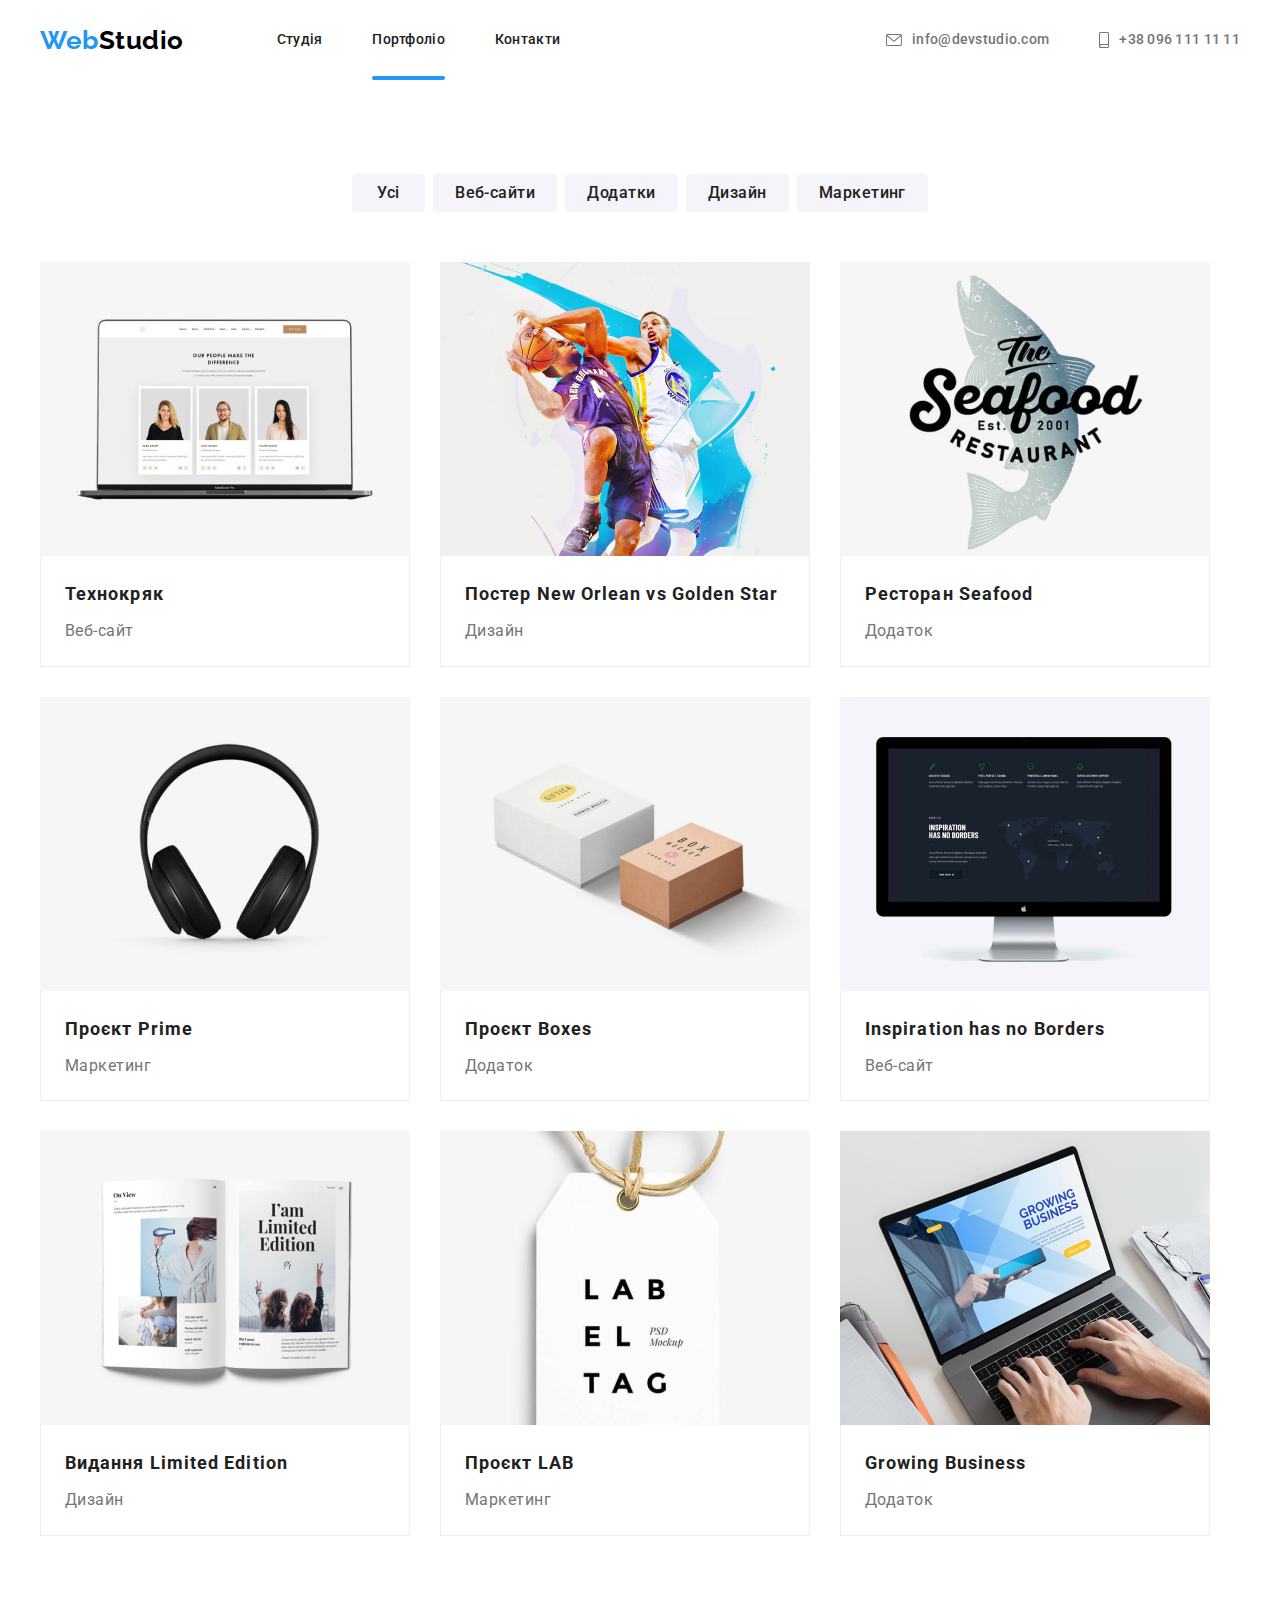
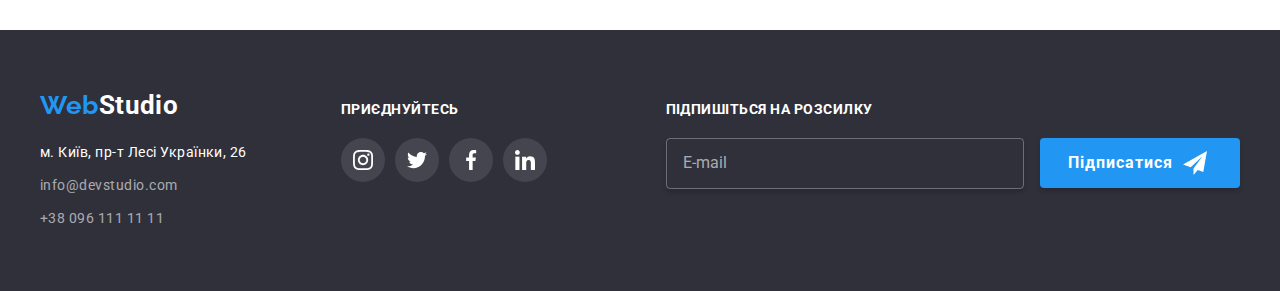
==== portfolio.html @ 22c6319b "hw8" ====
<!DOCTYPE html>
<html lang="uk">
  <head>
    <meta charset="UTF-8" />
    <meta http-equiv="X-UA-Compatible" content="IE=edge" />
    <meta name="viewport" content="width=device-width, initial-scale=1.0" />
    <title>Portfolio</title>
    <link
      href="https://fonts.googleapis.com/css2?family=Raleway:wght@700&family=Roboto:wght@400;500;700;900&display=swap"
      rel="stylesheet"
    />
    <link rel="stylesheet" href="https://cdnjs.cloudflare.com/ajax/libs/modern-normalize/1.1.0/modern-normalize.css" />
    <link rel="stylesheet" href="./css/styles-portfolio.min.css" />
  </head>

  <body>
    <!-- навигация -->
    <header class="head">
      <div class="container head__container">
        <nav class="nav">
          <a href="/" class="nav__studio"><span class="nav__web">Web</span>Studio</a>
          <ul class="list nav__menu">
            <li><a href="./index.html" class="nav__link">Студія</a></li>
            <li><a href="./portfolio.html" class="nav__link current">Портфоліо</a></li>
            <li><a href="" class="nav__link">Контакти</a></li>
          </ul>
        </nav>
        <ul class="list connection">
          <li>
            <a href="maito:info@devstudio.com" class="connection__mail-and-tel">
              <svg width="16" height="12">
                <use href="./images/sprite.svg#mail"></use>
              </svg>
              info@devstudio.com</a
            >
          </li>
          <li>
            <a href="tel:+380961111111" class="connection__mail-and-tel">
              <svg width="10" height="16">
                <use href="./images/sprite.svg#smartphone"></use>
              </svg>
              +38 096 111 11 11</a
            >
          </li>
        </ul>
      </div>
    </header>

    <main>
      <section class="section">
        <div class="container">
          <!-- фильтры -->
          <!-- не отображать заголовок -->
          <h1 class="visually-hidden">Фільтри</h1>
          <ul class="list ul-button">
            <li><button type="button" class="button-filtr">Усі</button></li>
            <li><button type="button" class="button-filtr">Веб-сайти</button></li>
            <li><button type="button" class="button-filtr">Додатки</button></li>
            <li><button type="button" class="button-filtr">Дизайн</button></li>
            <li><button type="button" class="button-filtr">Маркетинг</button></li>
          </ul>
          <!-- не отображать заголовок -->
          <h2 class="visually-hidden">Наші проекти</h2>
          <ul class="list skill-list">
            <li class="skills-item">
              <a href="">
                <div class="image-box">
                  <img src="./images/portfolio/pc.jpg" width="370" alt="компьютер" />
                  <p class="hover-text">
                    Ресурс пропонує комплексні пропозиції з різним рівнем функціоналу та сервісів. Все це дозволить
                    відвідувачу отримати вичерпні відомості про компанію чи приватну особу.
                  </p>
                </div>
                <div class="border-class">
                  <h2 class="titles">Технокряк</h2>
                  <p>Веб-сайт</p>
                </div>
              </a>
            </li>
            <li class="skills-item">
              <a href="">
                <div class="image-box">
                  <img src="./images/portfolio/star.jpg" width="370" alt="люди" />
                  <p class="hover-text">
                    Ресурс пропонує комплексні пропозиції з різним рівнем функціоналу та сервісів. Все це дозволить
                    відвідувачу отримати вичерпні відомості про компанію чи приватну особу.
                  </p>
                </div>
                <div class="border-class">
                  <h2 class="titles">Постер New Orlean vs Golden Star</h2>
                  <p>Дизайн</p>
                </div>
              </a>
            </li>
            <li class="skills-item">
              <a href="">
                <div class="image-box">
                  <img src="./images/portfolio/food.jpg" width="370" alt="ресторан" />
                  <p class="hover-text">
                    Ресурс пропонує комплексні пропозиції з різним рівнем функціоналу та сервісів. Все це дозволить
                    відвідувачу отримати вичерпні відомості про компанію чи приватну особу.
                  </p>
                </div>
                <div class="border-class">
                  <h2 class="titles">Ресторан Seafood</h2>
                  <p>Додаток</p>
                </div>
              </a>
            </li>
            <li class="skills-item">
              <a href="">
                <div class="image-box">
                  <img src="./images/portfolio/prime.jpg" width="370" alt="наушники" />
                  <p class="hover-text">
                    Ресурс пропонує комплексні пропозиції з різним рівнем функціоналу та сервісів. Все це дозволить
                    відвідувачу отримати вичерпні відомості про компанію чи приватну особу.
                  </p>
                </div>
                <div class="border-class">
                  <h2 class="titles">Проєкт Prime</h2>
                  <p>Маркетинг</p>
                </div>
              </a>
            </li>
            <li class="skills-item">
              <a href="">
                <div class="image-box">
                  <img src="./images/portfolio/box.jpg" width="370" alt="коробка" />
                  <p class="hover-text">
                    Ресурс пропонує комплексні пропозиції з різним рівнем функціоналу та сервісів. Все це дозволить
                    відвідувачу отримати вичерпні відомості про компанію чи приватну особу.
                  </p>
                </div>
                <div class="border-class">
                  <h2 class="titles">Проєкт Boxes</h2>
                  <p>Додаток</p>
                </div>
              </a>
            </li>
            <li class="skills-item">
              <a href="">
                <div class="image-box">
                  <img src="./images/portfolio/border.jpg" width="370" alt="монитор" />
                  <p class="hover-text">
                    Ресурс пропонує комплексні пропозиції з різним рівнем функціоналу та сервісів. Все це дозволить
                    відвідувачу отримати вичерпні відомості про компанію чи приватну особу.
                  </p>
                </div>
                <div class="border-class">
                  <h2 class="titles">Inspiration has no Borders</h2>
                  <p>Веб-сайт</p>
                </div>
              </a>
            </li>
            <li class="skills-item">
              <a href="">
                <div class="image-box">
                  <img src="./images/portfolio/book.jpg" width="370" alt="книга" />
                  <p class="hover-text">
                    Ресурс пропонує комплексні пропозиції з різним рівнем функціоналу та сервісів. Все це дозволить
                    відвідувачу отримати вичерпні відомості про компанію чи приватну особу.
                  </p>
                </div>
                <div class="border-class">
                  <h2 class="titles">Видання Limited Edition</h2>
                  <p>Дизайн</p>
                </div>
              </a>
            </li>
            <li class="skills-item">
              <a href="">
                <div class="image-box">
                  <img src="./images/portfolio/lab.jpg" width="370" alt="жетон" />
                  <p class="hover-text">
                    Ресурс пропонує комплексні пропозиції з різним рівнем функціоналу та сервісів. Все це дозволить
                    відвідувачу отримати вичерпні відомості про компанію чи приватну особу.
                  </p>
                </div>
                <div class="border-class">
                  <h2 class="titles">Проєкт LAB</h2>
                  <p>Маркетинг</p>
                </div>
              </a>
            </li>
            <li class="skills-item">
              <a href="">
                <div class="image-box">
                  <img src="./images/portfolio/bus.jpg" width="370" alt="ноутбук" />
                  <p class="hover-text">
                    Ресурс пропонує комплексні пропозиції з різним рівнем функціоналу та сервісів. Все це дозволить
                    відвідувачу отримати вичерпні відомості про компанію чи приватну особу.
                  </p>
                </div>
                <div class="border-class">
                  <h2 class="titles">Growing Business</h2>
                  <p>Додаток</p>
                </div>
              </a>
            </li>
          </ul>
        </div>
      </section>
    </main>

    <!-- футер -->
    <footer>
      <div class="container footer">
        <div class="logo-adress">
          <div class="logo">
            <a href="/" class="studio-footer"><span class="nav__web">Web</span><span>Studio</span></a>
          </div>
          <address>
            <ul class="list footer-adress">
              <li>
                <a href="https://goo.gl/maps/N4kcenjZG2sNvHRF8" class="adress">м. Київ, пр-т Лесі Українки, 26</a>
              </li>
              <li><a href="maito:info@devstudio.com" class="footer-link">info@devstudio.com</a></li>
              <li><a href="tel:+380961111111" class="footer-link">+38 096 111 11 11</a></li>
            </ul>
          </address>
        </div>

        <div class="fotter-social">
          <b>приєднуйтесь</b>
          <ul class="list social-link-footer">
            <li>
              <a href="" aria-label="ссылка на Instagram">
                <svg width="20" height="20">
                  <use href="./images/sprite.svg#instagram"></use>
                </svg>
              </a>
            </li>
            <li>
              <a href="" aria-label="ссылка на Twitter">
                <svg width="20" height="20">
                  <use href="./images/sprite.svg#twitter"></use>
                </svg>
              </a>
            </li>
            <li>
              <a href="" aria-label="ссылка на Facebook">
                <svg width="20" height="20">
                  <use href="./images/sprite.svg#facebook"></use>
                </svg>
              </a>
            </li>
            <li>
              <a href="" aria-label="ссылка на LinkedIn">
                <svg width="20" height="20">
                  <use href="./images/sprite.svg#linkedin"></use>
                </svg>
              </a>
            </li>
          </ul>
        </div>
        <!-- форма подписаться -->
        <form class="email-input">
          <b>Підпишіться на розсилку</b>
          <input class="input-email" type="email" name="email" placeholder="E-mail" />
          <button type="submit" class="button">
            Підписатися
            <svg class="button-icon" width="24" height="24">
              <use href="./images/sprite.svg#send"></use>
            </svg>
          </button>
        </form>
      </div>
    </footer>
  </body>
</html>
---- css/styles-portfolio.min.css ----
h1,h2,h3,p,ul{margin-top:0;margin-bottom:0}.visually-hidden{position:absolute;white-space:nowrap;width:1px;height:1px;overflow:hidden;border:0;padding:0;clip:rect(0 0 0 0);-webkit-clip-path:inset(50%);clip-path:inset(50%);margin:-1px}.list{padding:0;margin:0;list-style:none}a{text-decoration:none}.container{width:1230px;padding-left:15px;padding-right:15px;margin:0 auto}.section{padding-top:94px;padding-bottom:94px}.button,.social-link-footer a,.footer-link,.adress,.hover-text,.skills-item a,.button-filtr,.head__container.is-open .header-menu-button,.header-menu-button,.nav__link::after,.nav__link,.connection__mail-and-tel{-webkit-transition-duration:250ms;transition-duration:250ms;-webkit-transition-timing-function:var(--transition-timing);transition-timing-function:var(--transition-timing)}body{font-family:Roboto,sans-serif;font-style:normal;font-size:16px;letter-spacing:.03em;color:var(--color-text);background:var(--color-button-text)}:root{--color-for-hovered: #2196f3;--color-for-title: #212121;--color-button-text: #ffffff;--color-text: #757575;--color-studio: #000000;--color-footer: #2f303a;--color-background-cart: #ffffff;--color-background: #f5f4fa;--color-border: #eeeeee;--color-background-hover: rgba(33, 150, 243, 0.9);--transition-timing: cubic-bezier(0.4, 0, 0.2, 1)}h2{font-weight:700;font-size:18px;line-height:2;letter-spacing:.06em;color:var(--color-for-title)}.head__container{display:-webkit-box;display:-ms-flexbox;display:flex;-webkit-box-orient:horizontal;-webkit-box-direction:normal;-ms-flex-direction:row;flex-direction:row;-webkit-box-align:center;-ms-flex-align:center;align-items:center;-webkit-box-pack:justify;-ms-flex-pack:justify;justify-content:space-between;height:60px}@media screen and (min-width: 768px){.head__container{height:80px}}.head nav{display:-webkit-box;display:-ms-flexbox;display:flex;-webkit-box-align:center;-ms-flex-align:center;align-items:center}.nav__menu{display:none}@media screen and (min-width: 768px){.nav__menu{display:-webkit-box;display:-ms-flexbox;display:flex}}.nav__menu li:not(:last-child){margin-right:50px}.nav__menu a{display:block;padding-top:32px;padding-bottom:32px}.connection{display:none}@media screen and (min-width: 768px){.connection{display:-webkit-box;display:-ms-flexbox;display:flex;-webkit-box-orient:vertical;-webkit-box-direction:normal;-ms-flex-direction:column;flex-direction:column;margin-left:auto}}@media screen and (min-width: 1200px){.connection{-webkit-box-orient:horizontal;-webkit-box-direction:normal;-ms-flex-direction:row;flex-direction:row}}@media screen and (min-width: 768px)and (max-width: 1199px){.connection li:not(:last-child){margin-bottom:10px}}@media screen and (min-width: 1200px){.connection li:not(:last-child){margin-right:50px}}.nav__web,.nav__studio{font-family:"Raleway";font-weight:700;font-size:26px;line-height:1.19;letter-spacing:.02em;color:var(--color-for-hovered)}.nav__studio{margin-right:93px;color:var(--color-studio)}.nav__link,.connection__mail-and-tel{font-weight:500;font-size:14px;line-height:1.14;letter-spacing:.02em;color:var(--color-for-title);-webkit-transition-property:color;transition-property:color}.connection__mail-and-tel{display:-webkit-box;display:-ms-flexbox;display:flex;-webkit-box-orient:horizontal;-webkit-box-direction:normal;-ms-flex-direction:row;flex-direction:row;-webkit-box-align:center;-ms-flex-align:center;align-items:center;fill:var(--color-text);color:var(--color-text);-webkit-transition-property:color,fill;transition-property:color,fill}.connection__mail-and-tel svg{margin-right:10px}.nav__link .current{color:var(--color-for-hovered)}.nav__link:hover,.nav__link:focus,.connection__mail-and-tel:hover,.connection__mail-and-tel:focus,.footer-link:hover,.footer-link:focus,.adress:hover,.adress:focus{color:var(--color-for-hovered);fill:var(--color-for-hovered)}@media screen and (min-width: 768px){.nav__link{position:relative}.nav__link:hover::after{opacity:1}}.nav__link::after{content:"";position:absolute;display:block;bottom:0px;left:0px;width:100%;height:4px;background-color:var(--color-for-hovered);border-radius:2px;opacity:0;-webkit-transition-property:opacity;transition-property:opacity}@media screen and (min-width: 768px){.current::after{content:"";position:absolute;display:block;bottom:0px;left:0px;width:100%;height:4px;background-color:var(--color-for-hovered);border-radius:2px;opacity:1}}.header-menu-button{margin-left:auto;background-color:rgba(0,0,0,0);border:none;z-index:15;fill:#000;-webkit-transition-property:fill;transition-property:fill}.header-menu-button:hover,.header-menu-button:focus{cursor:pointer;fill:var(--color-for-hovered)}.header-menu-button .header-button-icon-close{display:none}.header-menu-button.is-open .header-button-icon-menu{display:none}.header-menu-button.is-open .header-button-icon-close{display:block}@media screen and (min-width: 768px){.header-menu-button{display:none}}.nav__social-link{display:none}.head__container.is-open{position:absolute;padding:48px 40px;top:0;-webkit-box-align:start;-ms-flex-align:start;align-items:flex-start;-webkit-box-orient:vertical;-webkit-box-direction:normal;-ms-flex-direction:column;flex-direction:column;height:100%;width:100%;min-width:480px;max-width:767px;background-color:var(--color-button-text);z-index:10}.head__container.is-open .nav__studio{display:none}.head__container.is-open .header-menu-button{position:absolute;top:10px;right:15px;fill:#000;-webkit-transition-property:fill;transition-property:fill}.head__container.is-open .header-menu-button:hover,.head__container.is-open .header-menu-button:focus{cursor:pointer;fill:var(--color-for-hovered)}@media screen and (max-width: 767px){.head__container.is-open .nav__menu{display:-webkit-box;display:-ms-flexbox;display:flex;-webkit-box-orient:vertical;-webkit-box-direction:normal;-ms-flex-direction:column;flex-direction:column;z-index:15}.head__container.is-open .nav__menu li{padding-bottom:32px}.head__container.is-open .nav__menu a{padding:0;font-weight:500;font-size:40px;line-height:1.18;letter-spacing:.02em;color:var(--color-for-title);-webkit-transition-property:color;transition-property:color}.head__container.is-open .nav__menu a:hover,.head__container.is-open .nav__menu a:focus{color:var(--color-for-hovered)}.head__container.is-open .nav__menu a.current{color:var(--color-for-hovered)}.head__container.is-open .connection{display:-webkit-inline-box;display:-ms-inline-flexbox;display:inline-flex;margin-top:auto;-webkit-box-orient:vertical;-webkit-box-direction:reverse;-ms-flex-direction:column-reverse;flex-direction:column-reverse;z-index:11}.head__container.is-open .connection svg{display:none}.head__container.is-open .nav__social-link{display:-webkit-box;display:-ms-flexbox;display:flex;-webkit-box-pack:center;-ms-flex-pack:center;justify-content:center;width:100%;font-weight:500;font-size:18px;line-height:1.22;letter-spacing:.02em}.head__container.is-open .nav__social-link li:not(:last-child){padding-right:10px;border-right:1px solid rgba(33,33,33,.2)}.head__container.is-open .nav__social-link li:not(:first-child){padding-left:10px}.head__container.is-open .nav__social-link span{color:var(--color-for-hovered)}}@media screen and (max-width: 767px){.mob-menu-tel{font-weight:500;font-size:34px;line-height:1.18;letter-spacing:.02em;color:var(--color-for-hovered);margin-bottom:32px;-webkit-transition-property:color;transition-property:color}.mob-menu-tel:hover,.mob-menu-tel:focus{color:var(--color-for-hovered)}}@media screen and (max-width: 767px){.mob-menu-mal{font-weight:500;font-size:24px;line-height:1.16;letter-spacing:.02em;color:#757575;margin-bottom:64px;-webkit-transition-property:color;transition-property:color}.mob-menu-mal:hover,.mob-menu-mal:focus{color:var(--color-for-hovered)}}.ul-button{display:-webkit-box;display:-ms-flexbox;display:flex;-webkit-box-orient:horizontal;-webkit-box-direction:normal;-ms-flex-direction:row;flex-direction:row;-webkit-box-pack:center;-ms-flex-pack:center;justify-content:center}.ul-button li:not(:last-child){margin-right:8px;margin-bottom:50px}.button-filtr{display:inline-block;padding:6px 22px;min-width:73px;font-family:inherit;font-weight:500;font-size:16px;line-height:1.6;letter-spacing:.03em;border:none;border-radius:4px;background:var(--color-background);color:var(--color-for-title);-webkit-transition-property:background,color;transition-property:background,color}.button-filtr:hover,.button-filtr:focus{cursor:pointer;color:var(--color-button-text);background:var(--color-for-hovered);-webkit-box-shadow:1px 4px 6px rgba(0,0,0,.16),0px 4px 4px rgba(0,0,0,.06),0px 1px 1px rgba(0,0,0,.12);box-shadow:1px 4px 6px rgba(0,0,0,.16),0px 4px 4px rgba(0,0,0,.06),0px 1px 1px rgba(0,0,0,.12)}.skill-list{display:-webkit-box;display:-ms-flexbox;display:flex;-ms-flex-wrap:wrap;flex-wrap:wrap;gap:30px}img{display:block;max-width:100%;height:auto}.skills-item{display:inline-block;width:370px}p{line-height:1.87;color:var(--color-text)}.skills-item a{display:block;-webkit-transition-property:-webkit-box-shadow;transition-property:-webkit-box-shadow;transition-property:box-shadow;transition-property:box-shadow, -webkit-box-shadow}.skills-item a:hover,.skills-item a:focus{-webkit-box-shadow:1px 4px 6px rgba(0,0,0,.16),0px 4px 4px rgba(0,0,0,.06),0px 1px 1px rgba(0,0,0,.12);box-shadow:1px 4px 6px rgba(0,0,0,.16),0px 4px 4px rgba(0,0,0,.06),0px 1px 1px rgba(0,0,0,.12)}.skills-item a:hover .hover-text,.skills-item a:focus .hover-text{-webkit-transform:translateY(0);transform:translateY(0)}.skill-list li:nth-last-child(-n+3){margin-bottom:0px}.titles{padding-bottom:4px}.border-class{padding:20px 24px;border:1px solid var(--color-border);border-top:none}.image-box{position:relative;overflow:hidden}.hover-text{position:absolute;display:-webkit-box;display:-ms-flexbox;display:flex;padding:63px 24px;margin:0px;-webkit-box-align:center;-ms-flex-align:center;align-items:center;height:100%;left:0px;top:0px;font-size:18px;line-height:1.56em;letter-spacing:.03em;pointer-events:none;color:var(--color-button-text);background:var(--color-background-hover);-webkit-transform:translateY(100%);transform:translateY(100%);-webkit-transition-property:-webkit-transform;transition-property:-webkit-transform;transition-property:transform;transition-property:transform, -webkit-transform}.footer{text-align:center}@media screen and (min-width: 768px){.footer{display:-webkit-box;display:-ms-flexbox;display:flex;-webkit-box-orient:horizontal;-webkit-box-direction:normal;-ms-flex-direction:row;flex-direction:row;-webkit-box-align:baseline;-ms-flex-align:baseline;align-items:baseline;-ms-flex-wrap:wrap;flex-wrap:wrap}}@media screen and (min-width: 1200px){.footer{display:-webkit-box;display:-ms-flexbox;display:flex;-webkit-box-orient:horizontal;-webkit-box-direction:normal;-ms-flex-direction:row;flex-direction:row;-ms-flex-wrap:nowrap;flex-wrap:nowrap;-webkit-box-align:baseline;-ms-flex-align:baseline;align-items:baseline;text-align:left}}footer{padding:60px 0;background:var(--color-footer)}.logo-adress{width:231px;margin:0 auto}@media screen and (min-width: 768px){.logo-adress{margin:0;margin-left:76px}}@media screen and (min-width: 1200px){.logo-adress{margin:0}}.logo{margin-bottom:20px}.adress{font-style:normal;font-weight:400;font-size:14px;line-height:1.71;color:var(--color-button-text);-webkit-transition-property:color;transition-property:color}.footer-link{font-style:normal;font-weight:400;font-size:14px;line-height:1.71;color:rgba(255,255,255,.6);-webkit-transition-property:color;transition-property:color}.studio-footer{font-style:normal;font-weight:700;font-size:26px;line-height:1.19;color:var(--color-button-text)}.footer-adress li:not(:last-child){margin-bottom:9px}.fotter-social{margin-bottom:60px;margin-top:60px}@media screen and (min-width: 768px){.fotter-social{margin:0 auto}}@media screen and (min-width: 1200px){.fotter-social{margin:0 0 0 70px}}.social-link-footer{display:-webkit-box;display:-ms-flexbox;display:flex;fill:var(--color-button-text);-webkit-box-pack:center;-ms-flex-pack:center;justify-content:center}@media screen and (min-width: 1200px){.social-link-footer{-ms-flex-pack:distribute;justify-content:space-around}}.social-link-footer a{display:-webkit-box;display:-ms-flexbox;display:flex;-webkit-box-align:center;-ms-flex-align:center;align-items:center;-webkit-box-pack:center;-ms-flex-pack:center;justify-content:center;width:44px;height:44px;border-radius:50%;background:rgba(255,255,255,.1);fill:var(--color-for-btn-caption);-webkit-transition-property:background-color;transition-property:background-color}.social-link-footer a:hover,.social-link-footer a:focus{background-color:var(--color-for-hovered)}.fotter-social b,.email-input b{display:block;margin-bottom:20px;font-size:14px;line-height:1.14em;text-transform:uppercase;color:var(--color-button-text)}.social-link-footer li:not(:last-child) a{margin-right:10px}.input-email{display:-webkit-box;display:-ms-flexbox;display:flex;-webkit-box-pack:justify;-ms-flex-pack:justify;justify-content:space-between;padding:15px 16px;width:100%;max-width:450px;margin-bottom:20px;font-size:16px;color:var(--color-button-text);background-color:inherit;border:1px solid rgba(255,255,255,.3);-webkit-box-shadow:0px 4px 4px rgba(0,0,0,.15);box-shadow:0px 4px 4px rgba(0,0,0,.15);border-radius:4px}@media screen and (min-width: 1200px){.input-email{display:-webkit-inline-box;display:-ms-inline-flexbox;display:inline-flex;-ms-flex-pack:distribute;justify-content:space-around;margin-right:12px;margin-bottom:0;width:358px}}.input-email::-webkit-input-placeholder{color:rgba(255,255,255,.6)}.input-email::-moz-placeholder{color:rgba(255,255,255,.6)}.input-email:-ms-input-placeholder{color:rgba(255,255,255,.6)}.input-email::-ms-input-placeholder{color:rgba(255,255,255,.6)}.input-email::placeholder{color:rgba(255,255,255,.6)}.email-input{display:-webkit-box;display:-ms-flexbox;display:flex;-webkit-box-orient:vertical;-webkit-box-direction:normal;-ms-flex-direction:column;flex-direction:column;-webkit-box-pack:center;-ms-flex-pack:center;justify-content:center;-webkit-box-align:center;-ms-flex-align:center;align-items:center}@media screen and (min-width: 768px){.email-input{margin-top:60px}}@media screen and (max-width: 1199px){.email-input{width:100%}}@media screen and (min-width: 1200px){.email-input{display:block;margin-left:auto;margin-top:0}}.button{display:-webkit-inline-box;display:-ms-inline-flexbox;display:inline-flex;-webkit-box-align:center;-ms-flex-align:center;align-items:center;min-width:200px;border:none;padding:10px 28px;font-weight:700;font-size:16px;line-height:1.87;letter-spacing:.06em;color:var(--color-button-text);background-color:var(--color-for-hovered);fill:var(--color-button-text);-webkit-box-shadow:0px 4px 4px rgba(0,0,0,.15);box-shadow:0px 4px 4px rgba(0,0,0,.15);border-radius:4px;-webkit-transition-property:background-color,color,fill;transition-property:background-color,color,fill}.button:hover,.button:focus{cursor:pointer;color:var(--color-for-hovered);background-color:var(--color-button-text);fill:var(--color-for-hovered)}.button-icon{margin-left:10px}/*# sourceMappingURL=styles-portfolio.min.css.map */
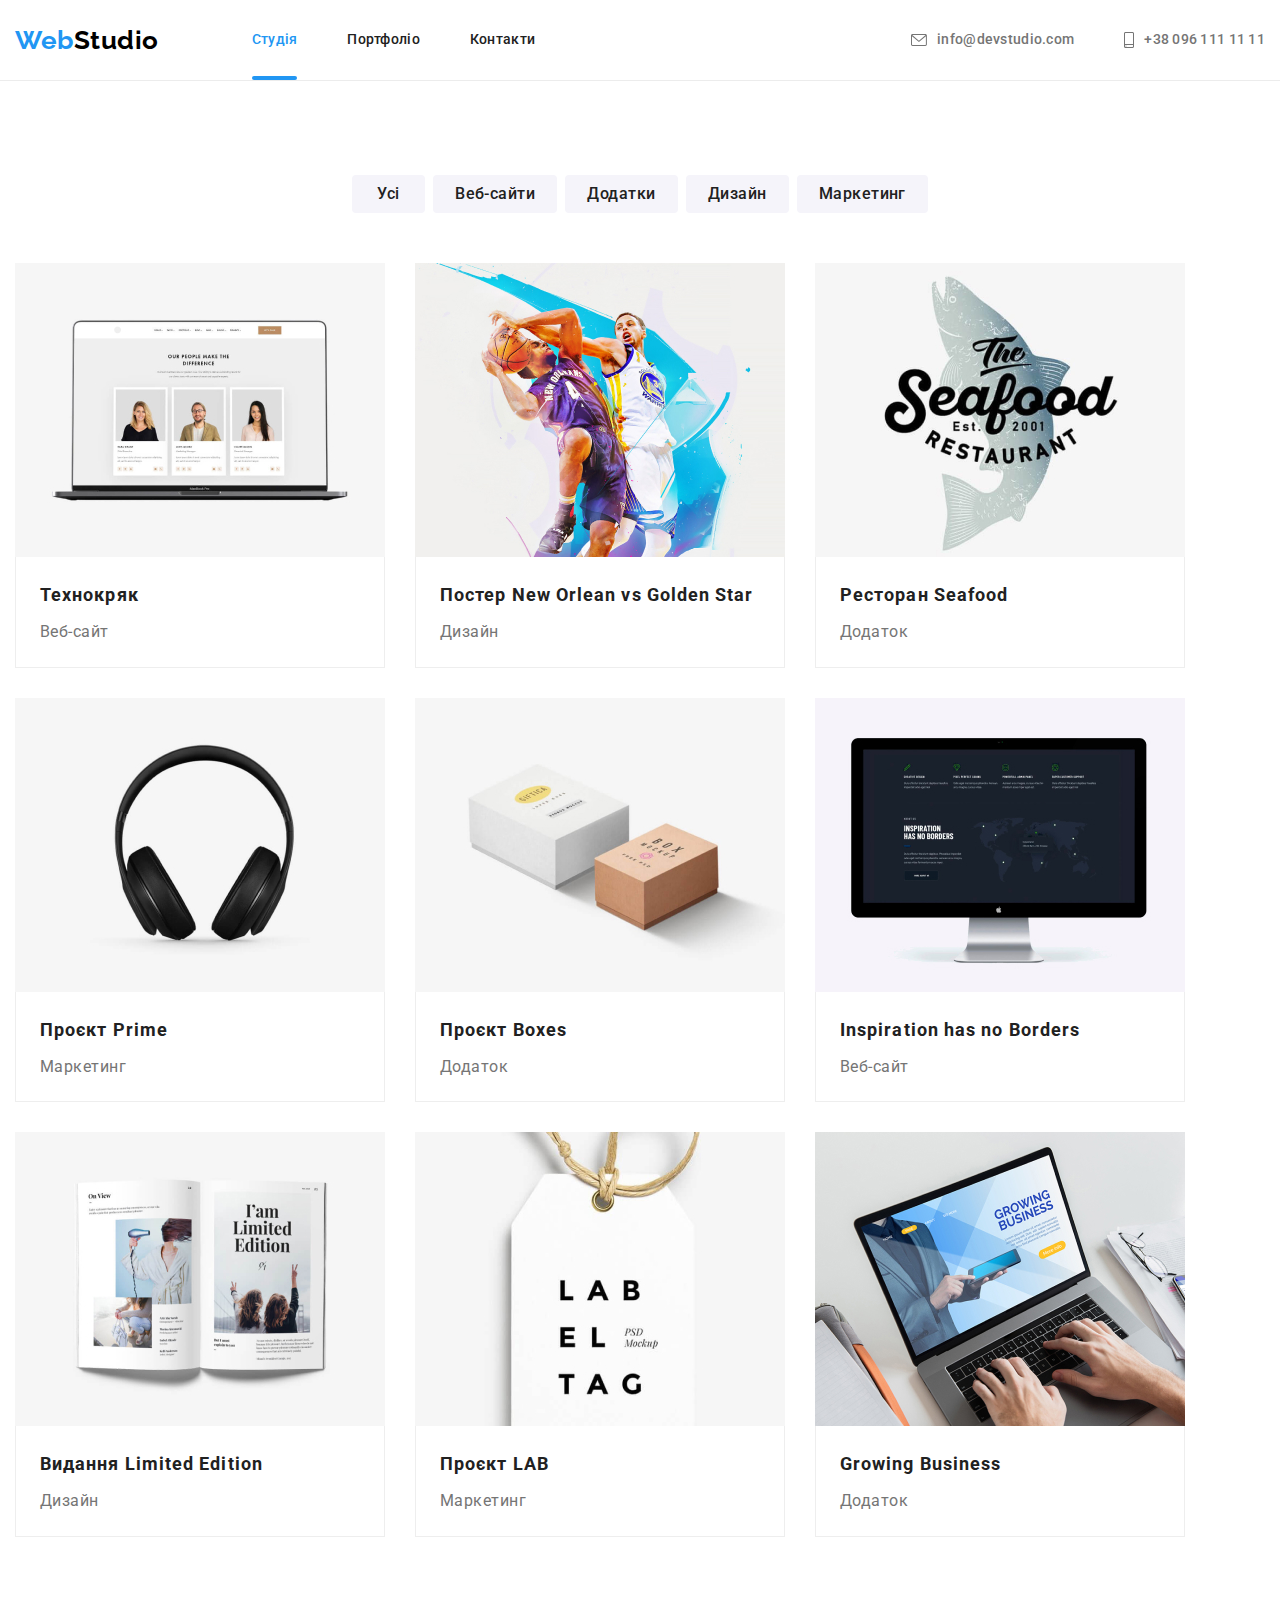
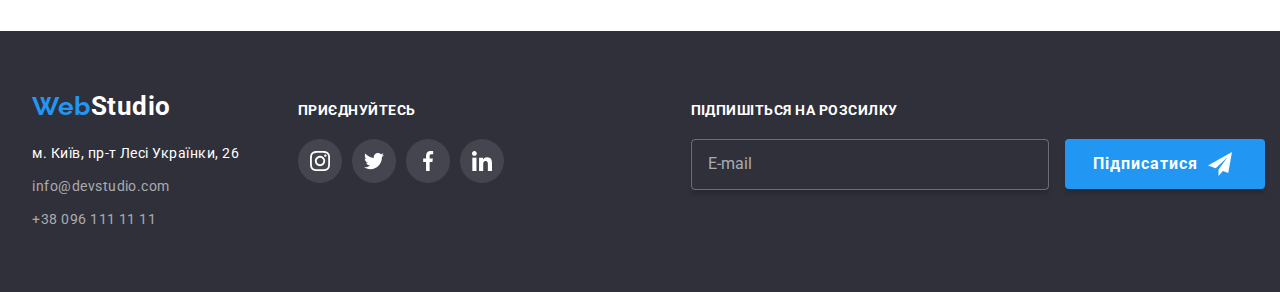
==== commit 19740de1: "hw8 v.2" ====
--- a/portfolio.html
+++ b/portfolio.html
@@ -16,31 +16,59 @@
   <body>
     <!-- навигация -->
     <header class="head">
-      <div class="container head__container">
+      <div class="container head__container" data-menu>
         <nav class="nav">
           <a href="/" class="nav__studio"><span class="nav__web">Web</span>Studio</a>
+
           <ul class="list nav__menu">
-            <li><a href="./index.html" class="nav__link">Студія</a></li>
-            <li><a href="./portfolio.html" class="nav__link current">Портфоліо</a></li>
+            <li><a href="./index.html" class="nav__link current">Студія</a></li>
+            <li><a href="./portfolio.html" class="nav__link">Портфоліо</a></li>
             <li><a href="" class="nav__link">Контакти</a></li>
           </ul>
         </nav>
         <ul class="list connection">
           <li>
-            <a href="maito:info@devstudio.com" class="connection__mail-and-tel">
+            <a href="maito:info@devstudio.com" class="connection__mail-and-tel mail">
               <svg width="16" height="12">
                 <use href="./images/sprite.svg#mail"></use>
               </svg>
-              info@devstudio.com</a
+              <span class="mob-menu-mal">info@devstudio.com</span></a
             >
           </li>
           <li>
-            <a href="tel:+380961111111" class="connection__mail-and-tel">
+            <a href="tel:+380961111111" class="connection__mail-and-tel telefon">
               <svg width="10" height="16">
                 <use href="./images/sprite.svg#smartphone"></use>
               </svg>
-              +38 096 111 11 11</a
+              <span class="mob-menu-tel">+38 096 111 11 11</span></a
             >
+          </li>
+        </ul>
+        <button
+          type="button"
+          class="header-menu-button"
+          aria-expanded="false"
+          aria-controls="menu-container"
+          data-menu-button
+        >
+          <svg width="40" height="40" aria-label="Переключатель мобильного меню">
+            <use class="header-button-icon-menu" href="./images/sprite.svg#menu_40px"></use>
+            <use class="header-button-icon-close" href="./images/sprite.svg#close-m"></use>
+          </svg>
+        </button>
+        <!-- соц. ссылки -->
+        <ul class="nav__social-link list">
+          <li>
+            <a href="" aria-label="ссылка на Instagram"><span>Instagram</span></a>
+          </li>
+          <li>
+            <a href="" aria-label="ссылка на Twitter"><span>Twitter</span></a>
+          </li>
+          <li>
+            <a href="" aria-label="ссылка на Facebook"><span>Facebook</span></a>
+          </li>
+          <li>
+            <a href="" aria-label="ссылка на LinkedIn"><span>LinkedIn</span></a>
           </li>
         </ul>
       </div>
@@ -205,53 +233,56 @@
     <!-- футер -->
     <footer>
       <div class="container footer">
-        <div class="logo-adress">
-          <div class="logo">
-            <a href="/" class="studio-footer"><span class="nav__web">Web</span><span>Studio</span></a>
+        <div class="adress-social">
+          <div class="logo-adress">
+            <div class="logo">
+              <a href="/" class="studio-footer"><span class="nav__web">Web</span><span>Studio</span></a>
+            </div>
+            <address>
+              <ul class="list footer-adress">
+                <li>
+                  <a href="https://goo.gl/maps/N4kcenjZG2sNvHRF8" class="adress">м. Київ, пр-т Лесі Українки, 26</a>
+                </li>
+                <li><a href="maito:info@devstudio.com" class="footer-link">info@devstudio.com</a></li>
+                <li><a href="tel:+380961111111" class="footer-link">+38 096 111 11 11</a></li>
+              </ul>
+            </address>
           </div>
-          <address>
-            <ul class="list footer-adress">
+
+          <!-- соц. ссылки -->
+          <div class="fotter-social">
+            <b>приєднуйтесь</b>
+            <ul class="list social-link-footer">
               <li>
-                <a href="https://goo.gl/maps/N4kcenjZG2sNvHRF8" class="adress">м. Київ, пр-т Лесі Українки, 26</a>
+                <a href="" aria-label="ссылка на Instagram">
+                  <svg width="20" height="20">
+                    <use href="./images/sprite.svg#instagram"></use>
+                  </svg>
+                </a>
               </li>
-              <li><a href="maito:info@devstudio.com" class="footer-link">info@devstudio.com</a></li>
-              <li><a href="tel:+380961111111" class="footer-link">+38 096 111 11 11</a></li>
+              <li>
+                <a href="" aria-label="ссылка на Twitter">
+                  <svg width="20" height="20">
+                    <use href="./images/sprite.svg#twitter"></use>
+                  </svg>
+                </a>
+              </li>
+              <li>
+                <a href="" aria-label="ссылка на Facebook">
+                  <svg width="20" height="20">
+                    <use href="./images/sprite.svg#facebook"></use>
+                  </svg>
+                </a>
+              </li>
+              <li>
+                <a href="" aria-label="ссылка на LinkedIn">
+                  <svg width="20" height="20">
+                    <use href="./images/sprite.svg#linkedin"></use>
+                  </svg>
+                </a>
+              </li>
             </ul>
-          </address>
-        </div>
-
-        <div class="fotter-social">
-          <b>приєднуйтесь</b>
-          <ul class="list social-link-footer">
-            <li>
-              <a href="" aria-label="ссылка на Instagram">
-                <svg width="20" height="20">
-                  <use href="./images/sprite.svg#instagram"></use>
-                </svg>
-              </a>
-            </li>
-            <li>
-              <a href="" aria-label="ссылка на Twitter">
-                <svg width="20" height="20">
-                  <use href="./images/sprite.svg#twitter"></use>
-                </svg>
-              </a>
-            </li>
-            <li>
-              <a href="" aria-label="ссылка на Facebook">
-                <svg width="20" height="20">
-                  <use href="./images/sprite.svg#facebook"></use>
-                </svg>
-              </a>
-            </li>
-            <li>
-              <a href="" aria-label="ссылка на LinkedIn">
-                <svg width="20" height="20">
-                  <use href="./images/sprite.svg#linkedin"></use>
-                </svg>
-              </a>
-            </li>
-          </ul>
+          </div>
         </div>
         <!-- форма подписаться -->
         <form class="email-input">
@@ -266,5 +297,7 @@
         </form>
       </div>
     </footer>
+
+    <script src="./js/mobile-menu.js"></script>
   </body>
 </html>
--- a/css/styles-portfolio.min.css
+++ b/css/styles-portfolio.min.css
@@ -1 +1 @@
-h1,h2,h3,p,ul{margin-top:0;margin-bottom:0}.visually-hidden{position:absolute;white-space:nowrap;width:1px;height:1px;overflow:hidden;border:0;padding:0;clip:rect(0 0 0 0);-webkit-clip-path:inset(50%);clip-path:inset(50%);margin:-1px}.list{padding:0;margin:0;list-style:none}a{text-decoration:none}.container{width:1230px;padding-left:15px;padding-right:15px;margin:0 auto}.section{padding-top:94px;padding-bottom:94px}.button,.social-link-footer a,.footer-link,.adress,.hover-text,.skills-item a,.button-filtr,.head__container.is-open .header-menu-button,.header-menu-button,.nav__link::after,.nav__link,.connection__mail-and-tel{-webkit-transition-duration:250ms;transition-duration:250ms;-webkit-transition-timing-function:var(--transition-timing);transition-timing-function:var(--transition-timing)}body{font-family:Roboto,sans-serif;font-style:normal;font-size:16px;letter-spacing:.03em;color:var(--color-text);background:var(--color-button-text)}:root{--color-for-hovered: #2196f3;--color-for-title: #212121;--color-button-text: #ffffff;--color-text: #757575;--color-studio: #000000;--color-footer: #2f303a;--color-background-cart: #ffffff;--color-background: #f5f4fa;--color-border: #eeeeee;--color-background-hover: rgba(33, 150, 243, 0.9);--transition-timing: cubic-bezier(0.4, 0, 0.2, 1)}h2{font-weight:700;font-size:18px;line-height:2;letter-spacing:.06em;color:var(--color-for-title)}.head__container{display:-webkit-box;display:-ms-flexbox;display:flex;-webkit-box-orient:horizontal;-webkit-box-direction:normal;-ms-flex-direction:row;flex-direction:row;-webkit-box-align:center;-ms-flex-align:center;align-items:center;-webkit-box-pack:justify;-ms-flex-pack:justify;justify-content:space-between;height:60px}@media screen and (min-width: 768px){.head__container{height:80px}}.head nav{display:-webkit-box;display:-ms-flexbox;display:flex;-webkit-box-align:center;-ms-flex-align:center;align-items:center}.nav__menu{display:none}@media screen and (min-width: 768px){.nav__menu{display:-webkit-box;display:-ms-flexbox;display:flex}}.nav__menu li:not(:last-child){margin-right:50px}.nav__menu a{display:block;padding-top:32px;padding-bottom:32px}.connection{display:none}@media screen and (min-width: 768px){.connection{display:-webkit-box;display:-ms-flexbox;display:flex;-webkit-box-orient:vertical;-webkit-box-direction:normal;-ms-flex-direction:column;flex-direction:column;margin-left:auto}}@media screen and (min-width: 1200px){.connection{-webkit-box-orient:horizontal;-webkit-box-direction:normal;-ms-flex-direction:row;flex-direction:row}}@media screen and (min-width: 768px)and (max-width: 1199px){.connection li:not(:last-child){margin-bottom:10px}}@media screen and (min-width: 1200px){.connection li:not(:last-child){margin-right:50px}}.nav__web,.nav__studio{font-family:"Raleway";font-weight:700;font-size:26px;line-height:1.19;letter-spacing:.02em;color:var(--color-for-hovered)}.nav__studio{margin-right:93px;color:var(--color-studio)}.nav__link,.connection__mail-and-tel{font-weight:500;font-size:14px;line-height:1.14;letter-spacing:.02em;color:var(--color-for-title);-webkit-transition-property:color;transition-property:color}.connection__mail-and-tel{display:-webkit-box;display:-ms-flexbox;display:flex;-webkit-box-orient:horizontal;-webkit-box-direction:normal;-ms-flex-direction:row;flex-direction:row;-webkit-box-align:center;-ms-flex-align:center;align-items:center;fill:var(--color-text);color:var(--color-text);-webkit-transition-property:color,fill;transition-property:color,fill}.connection__mail-and-tel svg{margin-right:10px}.nav__link .current{color:var(--color-for-hovered)}.nav__link:hover,.nav__link:focus,.connection__mail-and-tel:hover,.connection__mail-and-tel:focus,.footer-link:hover,.footer-link:focus,.adress:hover,.adress:focus{color:var(--color-for-hovered);fill:var(--color-for-hovered)}@media screen and (min-width: 768px){.nav__link{position:relative}.nav__link:hover::after{opacity:1}}.nav__link::after{content:"";position:absolute;display:block;bottom:0px;left:0px;width:100%;height:4px;background-color:var(--color-for-hovered);border-radius:2px;opacity:0;-webkit-transition-property:opacity;transition-property:opacity}@media screen and (min-width: 768px){.current::after{content:"";position:absolute;display:block;bottom:0px;left:0px;width:100%;height:4px;background-color:var(--color-for-hovered);border-radius:2px;opacity:1}}.header-menu-button{margin-left:auto;background-color:rgba(0,0,0,0);border:none;z-index:15;fill:#000;-webkit-transition-property:fill;transition-property:fill}.header-menu-button:hover,.header-menu-button:focus{cursor:pointer;fill:var(--color-for-hovered)}.header-menu-button .header-button-icon-close{display:none}.header-menu-button.is-open .header-button-icon-menu{display:none}.header-menu-button.is-open .header-button-icon-close{display:block}@media screen and (min-width: 768px){.header-menu-button{display:none}}.nav__social-link{display:none}.head__container.is-open{position:absolute;padding:48px 40px;top:0;-webkit-box-align:start;-ms-flex-align:start;align-items:flex-start;-webkit-box-orient:vertical;-webkit-box-direction:normal;-ms-flex-direction:column;flex-direction:column;height:100%;width:100%;min-width:480px;max-width:767px;background-color:var(--color-button-text);z-index:10}.head__container.is-open .nav__studio{display:none}.head__container.is-open .header-menu-button{position:absolute;top:10px;right:15px;fill:#000;-webkit-transition-property:fill;transition-property:fill}.head__container.is-open .header-menu-button:hover,.head__container.is-open .header-menu-button:focus{cursor:pointer;fill:var(--color-for-hovered)}@media screen and (max-width: 767px){.head__container.is-open .nav__menu{display:-webkit-box;display:-ms-flexbox;display:flex;-webkit-box-orient:vertical;-webkit-box-direction:normal;-ms-flex-direction:column;flex-direction:column;z-index:15}.head__container.is-open .nav__menu li{padding-bottom:32px}.head__container.is-open .nav__menu a{padding:0;font-weight:500;font-size:40px;line-height:1.18;letter-spacing:.02em;color:var(--color-for-title);-webkit-transition-property:color;transition-property:color}.head__container.is-open .nav__menu a:hover,.head__container.is-open .nav__menu a:focus{color:var(--color-for-hovered)}.head__container.is-open .nav__menu a.current{color:var(--color-for-hovered)}.head__container.is-open .connection{display:-webkit-inline-box;display:-ms-inline-flexbox;display:inline-flex;margin-top:auto;-webkit-box-orient:vertical;-webkit-box-direction:reverse;-ms-flex-direction:column-reverse;flex-direction:column-reverse;z-index:11}.head__container.is-open .connection svg{display:none}.head__container.is-open .nav__social-link{display:-webkit-box;display:-ms-flexbox;display:flex;-webkit-box-pack:center;-ms-flex-pack:center;justify-content:center;width:100%;font-weight:500;font-size:18px;line-height:1.22;letter-spacing:.02em}.head__container.is-open .nav__social-link li:not(:last-child){padding-right:10px;border-right:1px solid rgba(33,33,33,.2)}.head__container.is-open .nav__social-link li:not(:first-child){padding-left:10px}.head__container.is-open .nav__social-link span{color:var(--color-for-hovered)}}@media screen and (max-width: 767px){.mob-menu-tel{font-weight:500;font-size:34px;line-height:1.18;letter-spacing:.02em;color:var(--color-for-hovered);margin-bottom:32px;-webkit-transition-property:color;transition-property:color}.mob-menu-tel:hover,.mob-menu-tel:focus{color:var(--color-for-hovered)}}@media screen and (max-width: 767px){.mob-menu-mal{font-weight:500;font-size:24px;line-height:1.16;letter-spacing:.02em;color:#757575;margin-bottom:64px;-webkit-transition-property:color;transition-property:color}.mob-menu-mal:hover,.mob-menu-mal:focus{color:var(--color-for-hovered)}}.ul-button{display:-webkit-box;display:-ms-flexbox;display:flex;-webkit-box-orient:horizontal;-webkit-box-direction:normal;-ms-flex-direction:row;flex-direction:row;-webkit-box-pack:center;-ms-flex-pack:center;justify-content:center}.ul-button li:not(:last-child){margin-right:8px;margin-bottom:50px}.button-filtr{display:inline-block;padding:6px 22px;min-width:73px;font-family:inherit;font-weight:500;font-size:16px;line-height:1.6;letter-spacing:.03em;border:none;border-radius:4px;background:var(--color-background);color:var(--color-for-title);-webkit-transition-property:background,color;transition-property:background,color}.button-filtr:hover,.button-filtr:focus{cursor:pointer;color:var(--color-button-text);background:var(--color-for-hovered);-webkit-box-shadow:1px 4px 6px rgba(0,0,0,.16),0px 4px 4px rgba(0,0,0,.06),0px 1px 1px rgba(0,0,0,.12);box-shadow:1px 4px 6px rgba(0,0,0,.16),0px 4px 4px rgba(0,0,0,.06),0px 1px 1px rgba(0,0,0,.12)}.skill-list{display:-webkit-box;display:-ms-flexbox;display:flex;-ms-flex-wrap:wrap;flex-wrap:wrap;gap:30px}img{display:block;max-width:100%;height:auto}.skills-item{display:inline-block;width:370px}p{line-height:1.87;color:var(--color-text)}.skills-item a{display:block;-webkit-transition-property:-webkit-box-shadow;transition-property:-webkit-box-shadow;transition-property:box-shadow;transition-property:box-shadow, -webkit-box-shadow}.skills-item a:hover,.skills-item a:focus{-webkit-box-shadow:1px 4px 6px rgba(0,0,0,.16),0px 4px 4px rgba(0,0,0,.06),0px 1px 1px rgba(0,0,0,.12);box-shadow:1px 4px 6px rgba(0,0,0,.16),0px 4px 4px rgba(0,0,0,.06),0px 1px 1px rgba(0,0,0,.12)}.skills-item a:hover .hover-text,.skills-item a:focus .hover-text{-webkit-transform:translateY(0);transform:translateY(0)}.skill-list li:nth-last-child(-n+3){margin-bottom:0px}.titles{padding-bottom:4px}.border-class{padding:20px 24px;border:1px solid var(--color-border);border-top:none}.image-box{position:relative;overflow:hidden}.hover-text{position:absolute;display:-webkit-box;display:-ms-flexbox;display:flex;padding:63px 24px;margin:0px;-webkit-box-align:center;-ms-flex-align:center;align-items:center;height:100%;left:0px;top:0px;font-size:18px;line-height:1.56em;letter-spacing:.03em;pointer-events:none;color:var(--color-button-text);background:var(--color-background-hover);-webkit-transform:translateY(100%);transform:translateY(100%);-webkit-transition-property:-webkit-transform;transition-property:-webkit-transform;transition-property:transform;transition-property:transform, -webkit-transform}.footer{text-align:center}@media screen and (min-width: 768px){.footer{display:-webkit-box;display:-ms-flexbox;display:flex;-webkit-box-orient:horizontal;-webkit-box-direction:normal;-ms-flex-direction:row;flex-direction:row;-webkit-box-align:baseline;-ms-flex-align:baseline;align-items:baseline;-ms-flex-wrap:wrap;flex-wrap:wrap}}@media screen and (min-width: 1200px){.footer{display:-webkit-box;display:-ms-flexbox;display:flex;-webkit-box-orient:horizontal;-webkit-box-direction:normal;-ms-flex-direction:row;flex-direction:row;-ms-flex-wrap:nowrap;flex-wrap:nowrap;-webkit-box-align:baseline;-ms-flex-align:baseline;align-items:baseline;text-align:left}}footer{padding:60px 0;background:var(--color-footer)}.logo-adress{width:231px;margin:0 auto}@media screen and (min-width: 768px){.logo-adress{margin:0;margin-left:76px}}@media screen and (min-width: 1200px){.logo-adress{margin:0}}.logo{margin-bottom:20px}.adress{font-style:normal;font-weight:400;font-size:14px;line-height:1.71;color:var(--color-button-text);-webkit-transition-property:color;transition-property:color}.footer-link{font-style:normal;font-weight:400;font-size:14px;line-height:1.71;color:rgba(255,255,255,.6);-webkit-transition-property:color;transition-property:color}.studio-footer{font-style:normal;font-weight:700;font-size:26px;line-height:1.19;color:var(--color-button-text)}.footer-adress li:not(:last-child){margin-bottom:9px}.fotter-social{margin-bottom:60px;margin-top:60px}@media screen and (min-width: 768px){.fotter-social{margin:0 auto}}@media screen and (min-width: 1200px){.fotter-social{margin:0 0 0 70px}}.social-link-footer{display:-webkit-box;display:-ms-flexbox;display:flex;fill:var(--color-button-text);-webkit-box-pack:center;-ms-flex-pack:center;justify-content:center}@media screen and (min-width: 1200px){.social-link-footer{-ms-flex-pack:distribute;justify-content:space-around}}.social-link-footer a{display:-webkit-box;display:-ms-flexbox;display:flex;-webkit-box-align:center;-ms-flex-align:center;align-items:center;-webkit-box-pack:center;-ms-flex-pack:center;justify-content:center;width:44px;height:44px;border-radius:50%;background:rgba(255,255,255,.1);fill:var(--color-for-btn-caption);-webkit-transition-property:background-color;transition-property:background-color}.social-link-footer a:hover,.social-link-footer a:focus{background-color:var(--color-for-hovered)}.fotter-social b,.email-input b{display:block;margin-bottom:20px;font-size:14px;line-height:1.14em;text-transform:uppercase;color:var(--color-button-text)}.social-link-footer li:not(:last-child) a{margin-right:10px}.input-email{display:-webkit-box;display:-ms-flexbox;display:flex;-webkit-box-pack:justify;-ms-flex-pack:justify;justify-content:space-between;padding:15px 16px;width:100%;max-width:450px;margin-bottom:20px;font-size:16px;color:var(--color-button-text);background-color:inherit;border:1px solid rgba(255,255,255,.3);-webkit-box-shadow:0px 4px 4px rgba(0,0,0,.15);box-shadow:0px 4px 4px rgba(0,0,0,.15);border-radius:4px}@media screen and (min-width: 1200px){.input-email{display:-webkit-inline-box;display:-ms-inline-flexbox;display:inline-flex;-ms-flex-pack:distribute;justify-content:space-around;margin-right:12px;margin-bottom:0;width:358px}}.input-email::-webkit-input-placeholder{color:rgba(255,255,255,.6)}.input-email::-moz-placeholder{color:rgba(255,255,255,.6)}.input-email:-ms-input-placeholder{color:rgba(255,255,255,.6)}.input-email::-ms-input-placeholder{color:rgba(255,255,255,.6)}.input-email::placeholder{color:rgba(255,255,255,.6)}.email-input{display:-webkit-box;display:-ms-flexbox;display:flex;-webkit-box-orient:vertical;-webkit-box-direction:normal;-ms-flex-direction:column;flex-direction:column;-webkit-box-pack:center;-ms-flex-pack:center;justify-content:center;-webkit-box-align:center;-ms-flex-align:center;align-items:center}@media screen and (min-width: 768px){.email-input{margin-top:60px}}@media screen and (max-width: 1199px){.email-input{width:100%}}@media screen and (min-width: 1200px){.email-input{display:block;margin-left:auto;margin-top:0}}.button{display:-webkit-inline-box;display:-ms-inline-flexbox;display:inline-flex;-webkit-box-align:center;-ms-flex-align:center;align-items:center;min-width:200px;border:none;padding:10px 28px;font-weight:700;font-size:16px;line-height:1.87;letter-spacing:.06em;color:var(--color-button-text);background-color:var(--color-for-hovered);fill:var(--color-button-text);-webkit-box-shadow:0px 4px 4px rgba(0,0,0,.15);box-shadow:0px 4px 4px rgba(0,0,0,.15);border-radius:4px;-webkit-transition-property:background-color,color,fill;transition-property:background-color,color,fill}.button:hover,.button:focus{cursor:pointer;color:var(--color-for-hovered);background-color:var(--color-button-text);fill:var(--color-for-hovered)}.button-icon{margin-left:10px}/*# sourceMappingURL=styles-portfolio.min.css.map */+h1,h2,h3,p,ul{margin-top:0;margin-bottom:0}.visually-hidden{position:absolute;white-space:nowrap;width:1px;height:1px;overflow:hidden;border:0;padding:0;clip:rect(0 0 0 0);-webkit-clip-path:inset(50%);clip-path:inset(50%);margin:-1px}.list{padding:0;margin:0;list-style:none}a{text-decoration:none}.container{padding-left:15px;padding-right:15px;margin:0 auto}.section{padding-top:94px;padding-bottom:94px}.button,.social-link-footer a,.footer-link,.adress,.hover-text,.skills-item a,.button-filtr,.mob-menu-mal,.mob-menu-tel,.head__container.is-open .header-menu-button,.header-menu-button,.nav__link::after,.nav__link,.connection__mail-and-tel{-webkit-transition-duration:250ms;transition-duration:250ms;-webkit-transition-timing-function:var(--transition-timing);transition-timing-function:var(--transition-timing)}body{font-family:Roboto,sans-serif;font-style:normal;font-size:16px;letter-spacing:.03em;color:var(--color-text);background:var(--color-button-text)}:root{--color-for-hovered: #2196f3;--color-for-title: #212121;--color-button-text: #ffffff;--color-text: #757575;--color-studio: #000000;--color-footer: #2f303a;--color-background-cart: #ffffff;--color-background: #f5f4fa;--color-border: #eeeeee;--color-background-hover: rgba(33, 150, 243, 0.9);--transition-timing: cubic-bezier(0.4, 0, 0.2, 1)}h2{font-weight:700;font-size:18px;line-height:2;letter-spacing:.06em;color:var(--color-for-title)}header{border-bottom:1px solid #ececec}.head__container{display:-webkit-box;display:-ms-flexbox;display:flex;-webkit-box-orient:horizontal;-webkit-box-direction:normal;-ms-flex-direction:row;flex-direction:row;-webkit-box-align:center;-ms-flex-align:center;align-items:center;-webkit-box-pack:justify;-ms-flex-pack:justify;justify-content:space-between;height:60px}@media screen and (min-width: 768px){.head__container{height:80px}}.head nav{display:-webkit-box;display:-ms-flexbox;display:flex;-webkit-box-align:center;-ms-flex-align:center;align-items:center}.nav__menu{display:none}@media screen and (min-width: 768px){.nav__menu{display:-webkit-box;display:-ms-flexbox;display:flex}}.nav__menu li:not(:last-child){margin-right:50px}.nav__menu a{display:block;padding-top:32px;padding-bottom:32px}.nav__studio{padding-top:20px;padding-bottom:20px}.connection{display:none}@media screen and (max-width: 767px){.connection .mail{padding:0px}.connection .telefon{padding:0px}}@media screen and (min-width: 768px){.connection{display:-webkit-box;display:-ms-flexbox;display:flex;-webkit-box-orient:vertical;-webkit-box-direction:normal;-ms-flex-direction:column;flex-direction:column;margin-left:auto}}@media screen and (max-width: 1199px){.connection .mail{padding-top:20px}.connection .telefon{padding-bottom:20px}}@media screen and (min-width: 1200px){.connection{-webkit-box-orient:horizontal;-webkit-box-direction:normal;-ms-flex-direction:row;flex-direction:row}.connection a{padding-top:32px;padding-bottom:32px}}@media screen and (min-width: 768px)and (max-width: 1199px){.connection li:not(:last-child){margin-bottom:10px}}@media screen and (min-width: 1200px){.connection li:not(:last-child){margin-right:50px}}.nav__web,.nav__studio{font-family:"Raleway";font-weight:700;font-size:26px;line-height:1.19;letter-spacing:.02em;color:var(--color-for-hovered)}.nav__studio{margin-right:93px;color:var(--color-studio)}.nav__link,.connection__mail-and-tel{font-weight:500;font-size:14px;line-height:1.14;letter-spacing:.02em;color:var(--color-for-title);-webkit-transition-property:color;transition-property:color}.connection__mail-and-tel{display:-webkit-box;display:-ms-flexbox;display:flex;-webkit-box-orient:horizontal;-webkit-box-direction:normal;-ms-flex-direction:row;flex-direction:row;-webkit-box-align:center;-ms-flex-align:center;align-items:center;fill:var(--color-text);color:var(--color-text);-webkit-transition-property:color,fill;transition-property:color,fill}.connection__mail-and-tel svg{margin-right:10px}.nav__link.current{color:var(--color-for-hovered)}.nav__link:hover,.nav__link:focus,.connection__mail-and-tel:hover,.connection__mail-and-tel:focus,.footer-link:hover,.footer-link:focus,.adress:hover,.adress:focus{color:var(--color-for-hovered);fill:var(--color-for-hovered)}@media screen and (min-width: 768px){.nav__link{position:relative}.nav__link:hover::after{opacity:1}}.nav__link::after{content:"";position:absolute;display:block;bottom:0px;left:0px;width:100%;height:4px;background-color:var(--color-for-hovered);border-radius:2px;opacity:0;-webkit-transition-property:opacity;transition-property:opacity}@media screen and (min-width: 768px){.current::after{content:"";position:absolute;display:block;bottom:0px;left:0px;width:100%;height:4px;background-color:var(--color-for-hovered);border-radius:2px;opacity:1}}.header-menu-button{margin-left:auto;background-color:rgba(0,0,0,0);border:none;z-index:15;fill:#000;-webkit-transition-property:fill;transition-property:fill}.header-menu-button:hover,.header-menu-button:focus{cursor:pointer;fill:var(--color-for-hovered)}.header-menu-button .header-button-icon-close{display:none}.header-menu-button.is-open .header-button-icon-menu{display:none}.header-menu-button.is-open .header-button-icon-close{display:block}@media screen and (min-width: 768px){.header-menu-button{display:none}}.nav__social-link{display:none}.head__container.is-open{padding:48px 40px;top:0;-webkit-box-align:start;-ms-flex-align:start;align-items:flex-start;-webkit-box-orient:vertical;-webkit-box-direction:normal;-ms-flex-direction:column;flex-direction:column;overflow:auto;height:100%;width:100%;position:fixed;background-color:var(--color-button-text);z-index:10;-webkit-transition-duration:250ms;transition-duration:250ms;-webkit-transition-timing-function:var(--transition-timing);transition-timing-function:var(--transition-timing)}.head__container.is-open .nav__studio{display:none}.head__container.is-open .header-menu-button{position:absolute;top:10px;right:15px;fill:#000;-webkit-transition-property:fill;transition-property:fill}.head__container.is-open .header-menu-button:hover,.head__container.is-open .header-menu-button:focus{cursor:pointer;fill:var(--color-for-hovered)}@media screen and (max-width: 767px){.head__container.is-open .nav__menu{display:-webkit-box;display:-ms-flexbox;display:flex;-webkit-box-orient:vertical;-webkit-box-direction:normal;-ms-flex-direction:column;flex-direction:column;z-index:15}.head__container.is-open .nav__menu li{padding-bottom:32px}.head__container.is-open .nav__menu a{padding:0;font-weight:500;font-size:40px;line-height:1.18;letter-spacing:.02em;color:var(--color-for-title);-webkit-transition-property:color;transition-property:color;-webkit-transition-duration:250ms;transition-duration:250ms;-webkit-transition-timing-function:var(--transition-timing);transition-timing-function:var(--transition-timing)}.head__container.is-open .nav__menu a:hover,.head__container.is-open .nav__menu a:focus{color:var(--color-for-hovered)}.head__container.is-open .nav__menu a.current{color:var(--color-for-hovered)}.head__container.is-open .connection{display:-webkit-inline-box;display:-ms-inline-flexbox;display:inline-flex;margin-top:auto;-webkit-box-orient:vertical;-webkit-box-direction:reverse;-ms-flex-direction:column-reverse;flex-direction:column-reverse;z-index:11}.head__container.is-open .connection svg{display:none}.head__container.is-open .nav__social-link{display:-webkit-box;display:-ms-flexbox;display:flex;-ms-flex-wrap:wrap;flex-wrap:wrap;-webkit-box-pack:center;-ms-flex-pack:center;justify-content:center;width:100%;font-weight:500;font-size:18px;line-height:1.22;letter-spacing:.02em}.head__container.is-open .nav__social-link li:not(:last-child){padding-right:10px;border-right:1px solid rgba(33,33,33,.2)}.head__container.is-open .nav__social-link li:not(:first-child){padding-left:10px}.head__container.is-open .nav__social-link span{color:var(--color-for-hovered)}}@media screen and (max-width: 767px){.mob-menu-tel{font-weight:500;font-size:34px;line-height:1.18;letter-spacing:.02em;color:var(--color-for-hovered);margin-bottom:32px;-webkit-transition-property:color;transition-property:color;-webkit-transition-duration:250ms;transition-duration:250ms;-webkit-transition-timing-function:var(--transition-timing);transition-timing-function:var(--transition-timing)}.mob-menu-tel:hover,.mob-menu-tel:focus{color:var(--color-for-hovered)}}@media screen and (max-width: 767px){.mob-menu-mal{font-weight:500;font-size:24px;line-height:1.16;letter-spacing:.02em;color:#757575;margin-bottom:64px;-webkit-transition-property:color;transition-property:color;-webkit-transition-duration:250ms;transition-duration:250ms;-webkit-transition-timing-function:var(--transition-timing);transition-timing-function:var(--transition-timing)}.mob-menu-mal:hover,.mob-menu-mal:focus{color:var(--color-for-hovered)}}.ul-button{display:-webkit-box;display:-ms-flexbox;display:flex;-webkit-box-orient:horizontal;-webkit-box-direction:normal;-ms-flex-direction:row;flex-direction:row;-ms-flex-wrap:wrap;flex-wrap:wrap;-webkit-box-pack:center;-ms-flex-pack:center;justify-content:center}.ul-button li:not(:last-child){margin-right:8px;margin-bottom:50px}.button-filtr{display:inline-block;padding:6px 22px;min-width:73px;font-family:inherit;font-weight:500;font-size:16px;line-height:1.6;letter-spacing:.03em;border:none;border-radius:4px;background:var(--color-background);color:var(--color-for-title);-webkit-transition-property:background,color;transition-property:background,color}.button-filtr:hover,.button-filtr:focus{cursor:pointer;color:var(--color-button-text);background:var(--color-for-hovered);-webkit-box-shadow:1px 4px 6px rgba(0,0,0,.16),0px 4px 4px rgba(0,0,0,.06),0px 1px 1px rgba(0,0,0,.12);box-shadow:1px 4px 6px rgba(0,0,0,.16),0px 4px 4px rgba(0,0,0,.06),0px 1px 1px rgba(0,0,0,.12)}.skill-list{display:-webkit-box;display:-ms-flexbox;display:flex;-ms-flex-wrap:wrap;flex-wrap:wrap;gap:30px}img{display:block;max-width:100%;height:auto}.skills-item{display:inline-block;width:370px}p{line-height:1.87;color:var(--color-text)}.skills-item a{display:block;-webkit-transition-property:-webkit-box-shadow;transition-property:-webkit-box-shadow;transition-property:box-shadow;transition-property:box-shadow, -webkit-box-shadow}.skills-item a:hover,.skills-item a:focus{-webkit-box-shadow:1px 4px 6px rgba(0,0,0,.16),0px 4px 4px rgba(0,0,0,.06),0px 1px 1px rgba(0,0,0,.12);box-shadow:1px 4px 6px rgba(0,0,0,.16),0px 4px 4px rgba(0,0,0,.06),0px 1px 1px rgba(0,0,0,.12)}.skills-item a:hover .hover-text,.skills-item a:focus .hover-text{-webkit-transform:translateY(0);transform:translateY(0)}.skill-list li:nth-last-child(-n+3){margin-bottom:0px}.titles{padding-bottom:4px}.border-class{padding:20px 24px;border:1px solid var(--color-border);border-top:none}.image-box{position:relative;overflow:hidden}.hover-text{position:absolute;display:-webkit-box;display:-ms-flexbox;display:flex;padding:63px 24px;margin:0px;-webkit-box-align:center;-ms-flex-align:center;align-items:center;height:100%;left:0px;top:0px;font-size:18px;line-height:1.56em;letter-spacing:.03em;pointer-events:none;color:var(--color-button-text);background:var(--color-background-hover);-webkit-transform:translateY(100%);transform:translateY(100%);-webkit-transition-property:-webkit-transform;transition-property:-webkit-transform;transition-property:transform;transition-property:transform, -webkit-transform}.footer{text-align:center}@media screen and (min-width: 768px){.footer{display:-webkit-box;display:-ms-flexbox;display:flex;-webkit-box-orient:horizontal;-webkit-box-direction:normal;-ms-flex-direction:row;flex-direction:row;-webkit-box-align:baseline;-ms-flex-align:baseline;align-items:baseline;-ms-flex-wrap:wrap;flex-wrap:wrap}}@media screen and (min-width: 1200px){.footer{display:-webkit-box;display:-ms-flexbox;display:flex;-webkit-box-orient:horizontal;-webkit-box-direction:normal;-ms-flex-direction:row;flex-direction:row;-ms-flex-wrap:nowrap;flex-wrap:nowrap;-webkit-box-align:baseline;-ms-flex-align:baseline;align-items:baseline;text-align:left}}footer{padding:60px 0;background:var(--color-footer)}.logo-adress{margin-bottom:60px;width:100%}@media screen and (min-width: 768px){.logo-adress{margin-bottom:0px;width:231px}}.logo{margin-bottom:20px}.adress{font-style:normal;font-weight:400;font-size:14px;line-height:1.71;color:var(--color-button-text);-webkit-transition-property:color;transition-property:color}.footer-link{font-style:normal;font-weight:400;font-size:14px;line-height:1.71;color:rgba(255,255,255,.6);-webkit-transition-property:color;transition-property:color}.studio-footer{font-style:normal;font-weight:700;font-size:26px;line-height:1.19;color:var(--color-button-text)}.footer-adress li:not(:last-child){margin-bottom:9px}.adress-social{display:-webkit-box;display:-ms-flexbox;display:flex;-webkit-box-orient:vertical;-webkit-box-direction:normal;-ms-flex-direction:column;flex-direction:column;margin-bottom:60px;-webkit-box-pack:center;-ms-flex-pack:center;justify-content:center}@media screen and (min-width: 768px){.adress-social{-webkit-box-orient:horizontal;-webkit-box-direction:normal;-ms-flex-direction:row;flex-direction:row;-webkit-box-align:baseline;-ms-flex-align:baseline;align-items:baseline;-ms-flex-pack:distribute;justify-content:space-around;width:100%}}@media screen and (min-width: 1200px){.adress-social{margin-bottom:0px;padding:0;width:506px}}.social-link-footer{display:-webkit-box;display:-ms-flexbox;display:flex;fill:var(--color-button-text);-webkit-box-pack:center;-ms-flex-pack:center;justify-content:center}@media screen and (min-width: 1200px){.social-link-footer{-ms-flex-pack:distribute;justify-content:space-around}}.social-link-footer a{display:-webkit-box;display:-ms-flexbox;display:flex;-webkit-box-align:center;-ms-flex-align:center;align-items:center;-webkit-box-pack:center;-ms-flex-pack:center;justify-content:center;width:44px;height:44px;border-radius:50%;background:rgba(255,255,255,.1);fill:var(--color-for-btn-caption);-webkit-transition-property:background-color;transition-property:background-color}.social-link-footer a:hover,.social-link-footer a:focus{background-color:var(--color-for-hovered)}.fotter-social b,.email-input b{display:block;margin-bottom:20px;font-size:14px;line-height:1.14em;text-transform:uppercase;color:var(--color-button-text)}.social-link-footer li:not(:last-child) a{margin-right:10px}.input-email{display:-webkit-box;display:-ms-flexbox;display:flex;-webkit-box-pack:justify;-ms-flex-pack:justify;justify-content:space-between;padding:15px 16px;width:100%;max-width:450px;margin-bottom:20px;font-size:16px;color:var(--color-button-text);background-color:inherit;border:1px solid rgba(255,255,255,.3);-webkit-box-shadow:0px 4px 4px rgba(0,0,0,.15);box-shadow:0px 4px 4px rgba(0,0,0,.15);border-radius:4px}@media screen and (min-width: 1200px){.input-email{display:-webkit-inline-box;display:-ms-inline-flexbox;display:inline-flex;-ms-flex-pack:distribute;justify-content:space-around;margin-right:12px;margin-bottom:0;width:358px}}.input-email::-webkit-input-placeholder{color:rgba(255,255,255,.6)}.input-email::-moz-placeholder{color:rgba(255,255,255,.6)}.input-email:-ms-input-placeholder{color:rgba(255,255,255,.6)}.input-email::-ms-input-placeholder{color:rgba(255,255,255,.6)}.input-email::placeholder{color:rgba(255,255,255,.6)}.email-input{display:-webkit-box;display:-ms-flexbox;display:flex;-webkit-box-orient:vertical;-webkit-box-direction:normal;-ms-flex-direction:column;flex-direction:column;-webkit-box-pack:center;-ms-flex-pack:center;justify-content:center;-webkit-box-align:center;-ms-flex-align:center;align-items:center}@media screen and (max-width: 1199px){.email-input{width:100%}}@media screen and (min-width: 1200px){.email-input{display:block;margin-left:auto;margin-top:0}}.button{display:-webkit-inline-box;display:-ms-inline-flexbox;display:inline-flex;-webkit-box-align:center;-ms-flex-align:center;align-items:center;min-width:200px;border:none;padding:10px 28px;font-weight:700;font-size:16px;line-height:1.87;letter-spacing:.06em;color:var(--color-button-text);background-color:var(--color-for-hovered);fill:var(--color-button-text);-webkit-box-shadow:0px 4px 4px rgba(0,0,0,.15);box-shadow:0px 4px 4px rgba(0,0,0,.15);border-radius:4px;-webkit-transition-property:background-color,color,fill;transition-property:background-color,color,fill}.button:hover,.button:focus{cursor:pointer;color:var(--color-for-hovered);background-color:var(--color-button-text);fill:var(--color-for-hovered)}.button-icon{margin-left:10px}/*# sourceMappingURL=styles-portfolio.min.css.map */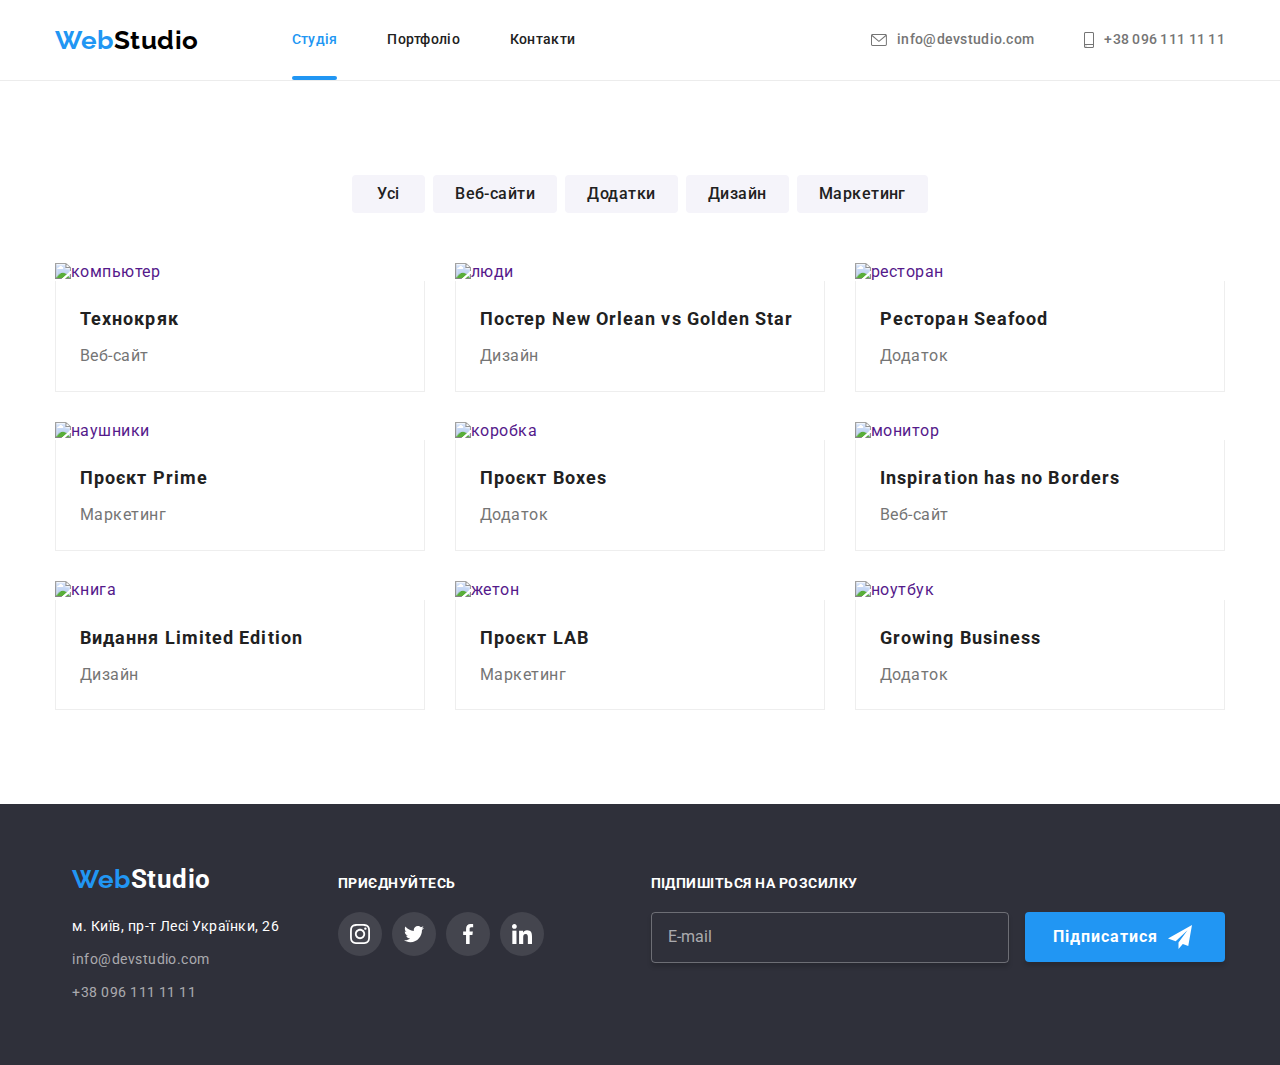
==== commit 5a906444: "hw8 v.2" ====
--- a/portfolio.html
+++ b/portfolio.html
@@ -93,7 +93,13 @@
             <li class="skills-item">
               <a href="">
                 <div class="image-box">
-                  <img src="./images/portfolio/pc.jpg" width="370" alt="компьютер" />
+                  <img
+                    srcset="./images/portfolio/pc-370.jpg 270w, ./images/portfolio/pc-370@2x.jpg 354w"
+                    src="./images/portfolio/pc.jpg"
+                    alt="компьютер"
+                    sizes="(min-width: 1200px) 25vw, (min-width: 768px) 50vw, (min-width: 480px) 100vw"
+                  />
+
                   <p class="hover-text">
                     Ресурс пропонує комплексні пропозиції з різним рівнем функціоналу та сервісів. Все це дозволить
                     відвідувачу отримати вичерпні відомості про компанію чи приватну особу.
@@ -108,7 +114,11 @@
             <li class="skills-item">
               <a href="">
                 <div class="image-box">
-                  <img src="./images/portfolio/star.jpg" width="370" alt="люди" />
+                  <img
+                    srcset="./images/portfolio/star-370.jpg 270w, ./images/portfolio/star-370@2x.jpg 354w"
+                    src="./images/portfolio/star.jpg"
+                    alt="люди"
+                  />
                   <p class="hover-text">
                     Ресурс пропонує комплексні пропозиції з різним рівнем функціоналу та сервісів. Все це дозволить
                     відвідувачу отримати вичерпні відомості про компанію чи приватну особу.
@@ -123,7 +133,11 @@
             <li class="skills-item">
               <a href="">
                 <div class="image-box">
-                  <img src="./images/portfolio/food.jpg" width="370" alt="ресторан" />
+                  <img
+                    srcset="./images/portfolio/food-370.jpg 270w, ./images/portfolio/food-370@2x.jpg 354w"
+                    src="./images/portfolio/food.jpg"
+                    alt="ресторан"
+                  />
                   <p class="hover-text">
                     Ресурс пропонує комплексні пропозиції з різним рівнем функціоналу та сервісів. Все це дозволить
                     відвідувачу отримати вичерпні відомості про компанію чи приватну особу.
@@ -138,7 +152,11 @@
             <li class="skills-item">
               <a href="">
                 <div class="image-box">
-                  <img src="./images/portfolio/prime.jpg" width="370" alt="наушники" />
+                  <img
+                    srcset="./images/portfolio/prime-370.jpg 270w, ./images/portfolio/prime-370@2x.jpg 354w"
+                    src="./images/portfolio/prime.jpg"
+                    alt="наушники"
+                  />
                   <p class="hover-text">
                     Ресурс пропонує комплексні пропозиції з різним рівнем функціоналу та сервісів. Все це дозволить
                     відвідувачу отримати вичерпні відомості про компанію чи приватну особу.
@@ -153,7 +171,11 @@
             <li class="skills-item">
               <a href="">
                 <div class="image-box">
-                  <img src="./images/portfolio/box.jpg" width="370" alt="коробка" />
+                  <img
+                    srcset="./images/portfolio/box-370.jpg 270w, ./images/portfolio/box-370@2x.jpg 354w"
+                    src="./images/portfolio/box.jpg"
+                    alt="коробка"
+                  />
                   <p class="hover-text">
                     Ресурс пропонує комплексні пропозиції з різним рівнем функціоналу та сервісів. Все це дозволить
                     відвідувачу отримати вичерпні відомості про компанію чи приватну особу.
@@ -168,7 +190,11 @@
             <li class="skills-item">
               <a href="">
                 <div class="image-box">
-                  <img src="./images/portfolio/border.jpg" width="370" alt="монитор" />
+                  <img
+                    srcset="./images/portfolio/border-370.jpg 270w, ./images/portfolio/border-370@2x.jpg 354w"
+                    src="./images/portfolio/border.jpg"
+                    alt="монитор"
+                  />
                   <p class="hover-text">
                     Ресурс пропонує комплексні пропозиції з різним рівнем функціоналу та сервісів. Все це дозволить
                     відвідувачу отримати вичерпні відомості про компанію чи приватну особу.
@@ -183,7 +209,11 @@
             <li class="skills-item">
               <a href="">
                 <div class="image-box">
-                  <img src="./images/portfolio/book.jpg" width="370" alt="книга" />
+                  <img
+                    srcset="./images/portfolio/book-370.jpg 270w, ./images/portfolio/book-370@2x.jpg 354w"
+                    src="./images/portfolio/book.jpg"
+                    alt="книга"
+                  />
                   <p class="hover-text">
                     Ресурс пропонує комплексні пропозиції з різним рівнем функціоналу та сервісів. Все це дозволить
                     відвідувачу отримати вичерпні відомості про компанію чи приватну особу.
@@ -198,7 +228,11 @@
             <li class="skills-item">
               <a href="">
                 <div class="image-box">
-                  <img src="./images/portfolio/lab.jpg" width="370" alt="жетон" />
+                  <img
+                    srcset="./images/portfolio/lab-370.jpg 270w, ./images/portfolio/lab-370@2x.jpg 354w"
+                    src="./images/portfolio/lab.jpg"
+                    alt="жетон"
+                  />
                   <p class="hover-text">
                     Ресурс пропонує комплексні пропозиції з різним рівнем функціоналу та сервісів. Все це дозволить
                     відвідувачу отримати вичерпні відомості про компанію чи приватну особу.
@@ -213,7 +247,11 @@
             <li class="skills-item">
               <a href="">
                 <div class="image-box">
-                  <img src="./images/portfolio/bus.jpg" width="370" alt="ноутбук" />
+                  <img
+                    srcset="./images/portfolio/bus-370.jpg 270w, ./images/portfolio/bus-370@2x.jpg 354w"
+                    src="./images/portfolio/bus.jpg"
+                    alt="ноутбук"
+                  />
                   <p class="hover-text">
                     Ресурс пропонує комплексні пропозиції з різним рівнем функціоналу та сервісів. Все це дозволить
                     відвідувачу отримати вичерпні відомості про компанію чи приватну особу.
--- a/css/styles-portfolio.min.css
+++ b/css/styles-portfolio.min.css
@@ -1 +1 @@
-h1,h2,h3,p,ul{margin-top:0;margin-bottom:0}.visually-hidden{position:absolute;white-space:nowrap;width:1px;height:1px;overflow:hidden;border:0;padding:0;clip:rect(0 0 0 0);-webkit-clip-path:inset(50%);clip-path:inset(50%);margin:-1px}.list{padding:0;margin:0;list-style:none}a{text-decoration:none}.container{padding-left:15px;padding-right:15px;margin:0 auto}.section{padding-top:94px;padding-bottom:94px}.button,.social-link-footer a,.footer-link,.adress,.hover-text,.skills-item a,.button-filtr,.mob-menu-mal,.mob-menu-tel,.head__container.is-open .header-menu-button,.header-menu-button,.nav__link::after,.nav__link,.connection__mail-and-tel{-webkit-transition-duration:250ms;transition-duration:250ms;-webkit-transition-timing-function:var(--transition-timing);transition-timing-function:var(--transition-timing)}body{font-family:Roboto,sans-serif;font-style:normal;font-size:16px;letter-spacing:.03em;color:var(--color-text);background:var(--color-button-text)}:root{--color-for-hovered: #2196f3;--color-for-title: #212121;--color-button-text: #ffffff;--color-text: #757575;--color-studio: #000000;--color-footer: #2f303a;--color-background-cart: #ffffff;--color-background: #f5f4fa;--color-border: #eeeeee;--color-background-hover: rgba(33, 150, 243, 0.9);--transition-timing: cubic-bezier(0.4, 0, 0.2, 1)}h2{font-weight:700;font-size:18px;line-height:2;letter-spacing:.06em;color:var(--color-for-title)}header{border-bottom:1px solid #ececec}.head__container{display:-webkit-box;display:-ms-flexbox;display:flex;-webkit-box-orient:horizontal;-webkit-box-direction:normal;-ms-flex-direction:row;flex-direction:row;-webkit-box-align:center;-ms-flex-align:center;align-items:center;-webkit-box-pack:justify;-ms-flex-pack:justify;justify-content:space-between;height:60px}@media screen and (min-width: 768px){.head__container{height:80px}}.head nav{display:-webkit-box;display:-ms-flexbox;display:flex;-webkit-box-align:center;-ms-flex-align:center;align-items:center}.nav__menu{display:none}@media screen and (min-width: 768px){.nav__menu{display:-webkit-box;display:-ms-flexbox;display:flex}}.nav__menu li:not(:last-child){margin-right:50px}.nav__menu a{display:block;padding-top:32px;padding-bottom:32px}.nav__studio{padding-top:20px;padding-bottom:20px}.connection{display:none}@media screen and (max-width: 767px){.connection .mail{padding:0px}.connection .telefon{padding:0px}}@media screen and (min-width: 768px){.connection{display:-webkit-box;display:-ms-flexbox;display:flex;-webkit-box-orient:vertical;-webkit-box-direction:normal;-ms-flex-direction:column;flex-direction:column;margin-left:auto}}@media screen and (max-width: 1199px){.connection .mail{padding-top:20px}.connection .telefon{padding-bottom:20px}}@media screen and (min-width: 1200px){.connection{-webkit-box-orient:horizontal;-webkit-box-direction:normal;-ms-flex-direction:row;flex-direction:row}.connection a{padding-top:32px;padding-bottom:32px}}@media screen and (min-width: 768px)and (max-width: 1199px){.connection li:not(:last-child){margin-bottom:10px}}@media screen and (min-width: 1200px){.connection li:not(:last-child){margin-right:50px}}.nav__web,.nav__studio{font-family:"Raleway";font-weight:700;font-size:26px;line-height:1.19;letter-spacing:.02em;color:var(--color-for-hovered)}.nav__studio{margin-right:93px;color:var(--color-studio)}.nav__link,.connection__mail-and-tel{font-weight:500;font-size:14px;line-height:1.14;letter-spacing:.02em;color:var(--color-for-title);-webkit-transition-property:color;transition-property:color}.connection__mail-and-tel{display:-webkit-box;display:-ms-flexbox;display:flex;-webkit-box-orient:horizontal;-webkit-box-direction:normal;-ms-flex-direction:row;flex-direction:row;-webkit-box-align:center;-ms-flex-align:center;align-items:center;fill:var(--color-text);color:var(--color-text);-webkit-transition-property:color,fill;transition-property:color,fill}.connection__mail-and-tel svg{margin-right:10px}.nav__link.current{color:var(--color-for-hovered)}.nav__link:hover,.nav__link:focus,.connection__mail-and-tel:hover,.connection__mail-and-tel:focus,.footer-link:hover,.footer-link:focus,.adress:hover,.adress:focus{color:var(--color-for-hovered);fill:var(--color-for-hovered)}@media screen and (min-width: 768px){.nav__link{position:relative}.nav__link:hover::after{opacity:1}}.nav__link::after{content:"";position:absolute;display:block;bottom:0px;left:0px;width:100%;height:4px;background-color:var(--color-for-hovered);border-radius:2px;opacity:0;-webkit-transition-property:opacity;transition-property:opacity}@media screen and (min-width: 768px){.current::after{content:"";position:absolute;display:block;bottom:0px;left:0px;width:100%;height:4px;background-color:var(--color-for-hovered);border-radius:2px;opacity:1}}.header-menu-button{margin-left:auto;background-color:rgba(0,0,0,0);border:none;z-index:15;fill:#000;-webkit-transition-property:fill;transition-property:fill}.header-menu-button:hover,.header-menu-button:focus{cursor:pointer;fill:var(--color-for-hovered)}.header-menu-button .header-button-icon-close{display:none}.header-menu-button.is-open .header-button-icon-menu{display:none}.header-menu-button.is-open .header-button-icon-close{display:block}@media screen and (min-width: 768px){.header-menu-button{display:none}}.nav__social-link{display:none}.head__container.is-open{padding:48px 40px;top:0;-webkit-box-align:start;-ms-flex-align:start;align-items:flex-start;-webkit-box-orient:vertical;-webkit-box-direction:normal;-ms-flex-direction:column;flex-direction:column;overflow:auto;height:100%;width:100%;position:fixed;background-color:var(--color-button-text);z-index:10;-webkit-transition-duration:250ms;transition-duration:250ms;-webkit-transition-timing-function:var(--transition-timing);transition-timing-function:var(--transition-timing)}.head__container.is-open .nav__studio{display:none}.head__container.is-open .header-menu-button{position:absolute;top:10px;right:15px;fill:#000;-webkit-transition-property:fill;transition-property:fill}.head__container.is-open .header-menu-button:hover,.head__container.is-open .header-menu-button:focus{cursor:pointer;fill:var(--color-for-hovered)}@media screen and (max-width: 767px){.head__container.is-open .nav__menu{display:-webkit-box;display:-ms-flexbox;display:flex;-webkit-box-orient:vertical;-webkit-box-direction:normal;-ms-flex-direction:column;flex-direction:column;z-index:15}.head__container.is-open .nav__menu li{padding-bottom:32px}.head__container.is-open .nav__menu a{padding:0;font-weight:500;font-size:40px;line-height:1.18;letter-spacing:.02em;color:var(--color-for-title);-webkit-transition-property:color;transition-property:color;-webkit-transition-duration:250ms;transition-duration:250ms;-webkit-transition-timing-function:var(--transition-timing);transition-timing-function:var(--transition-timing)}.head__container.is-open .nav__menu a:hover,.head__container.is-open .nav__menu a:focus{color:var(--color-for-hovered)}.head__container.is-open .nav__menu a.current{color:var(--color-for-hovered)}.head__container.is-open .connection{display:-webkit-inline-box;display:-ms-inline-flexbox;display:inline-flex;margin-top:auto;-webkit-box-orient:vertical;-webkit-box-direction:reverse;-ms-flex-direction:column-reverse;flex-direction:column-reverse;z-index:11}.head__container.is-open .connection svg{display:none}.head__container.is-open .nav__social-link{display:-webkit-box;display:-ms-flexbox;display:flex;-ms-flex-wrap:wrap;flex-wrap:wrap;-webkit-box-pack:center;-ms-flex-pack:center;justify-content:center;width:100%;font-weight:500;font-size:18px;line-height:1.22;letter-spacing:.02em}.head__container.is-open .nav__social-link li:not(:last-child){padding-right:10px;border-right:1px solid rgba(33,33,33,.2)}.head__container.is-open .nav__social-link li:not(:first-child){padding-left:10px}.head__container.is-open .nav__social-link span{color:var(--color-for-hovered)}}@media screen and (max-width: 767px){.mob-menu-tel{font-weight:500;font-size:34px;line-height:1.18;letter-spacing:.02em;color:var(--color-for-hovered);margin-bottom:32px;-webkit-transition-property:color;transition-property:color;-webkit-transition-duration:250ms;transition-duration:250ms;-webkit-transition-timing-function:var(--transition-timing);transition-timing-function:var(--transition-timing)}.mob-menu-tel:hover,.mob-menu-tel:focus{color:var(--color-for-hovered)}}@media screen and (max-width: 767px){.mob-menu-mal{font-weight:500;font-size:24px;line-height:1.16;letter-spacing:.02em;color:#757575;margin-bottom:64px;-webkit-transition-property:color;transition-property:color;-webkit-transition-duration:250ms;transition-duration:250ms;-webkit-transition-timing-function:var(--transition-timing);transition-timing-function:var(--transition-timing)}.mob-menu-mal:hover,.mob-menu-mal:focus{color:var(--color-for-hovered)}}.ul-button{display:-webkit-box;display:-ms-flexbox;display:flex;-webkit-box-orient:horizontal;-webkit-box-direction:normal;-ms-flex-direction:row;flex-direction:row;-ms-flex-wrap:wrap;flex-wrap:wrap;-webkit-box-pack:center;-ms-flex-pack:center;justify-content:center}.ul-button li:not(:last-child){margin-right:8px;margin-bottom:50px}.button-filtr{display:inline-block;padding:6px 22px;min-width:73px;font-family:inherit;font-weight:500;font-size:16px;line-height:1.6;letter-spacing:.03em;border:none;border-radius:4px;background:var(--color-background);color:var(--color-for-title);-webkit-transition-property:background,color;transition-property:background,color}.button-filtr:hover,.button-filtr:focus{cursor:pointer;color:var(--color-button-text);background:var(--color-for-hovered);-webkit-box-shadow:1px 4px 6px rgba(0,0,0,.16),0px 4px 4px rgba(0,0,0,.06),0px 1px 1px rgba(0,0,0,.12);box-shadow:1px 4px 6px rgba(0,0,0,.16),0px 4px 4px rgba(0,0,0,.06),0px 1px 1px rgba(0,0,0,.12)}.skill-list{display:-webkit-box;display:-ms-flexbox;display:flex;-ms-flex-wrap:wrap;flex-wrap:wrap;gap:30px}img{display:block;max-width:100%;height:auto}.skills-item{display:inline-block;width:370px}p{line-height:1.87;color:var(--color-text)}.skills-item a{display:block;-webkit-transition-property:-webkit-box-shadow;transition-property:-webkit-box-shadow;transition-property:box-shadow;transition-property:box-shadow, -webkit-box-shadow}.skills-item a:hover,.skills-item a:focus{-webkit-box-shadow:1px 4px 6px rgba(0,0,0,.16),0px 4px 4px rgba(0,0,0,.06),0px 1px 1px rgba(0,0,0,.12);box-shadow:1px 4px 6px rgba(0,0,0,.16),0px 4px 4px rgba(0,0,0,.06),0px 1px 1px rgba(0,0,0,.12)}.skills-item a:hover .hover-text,.skills-item a:focus .hover-text{-webkit-transform:translateY(0);transform:translateY(0)}.skill-list li:nth-last-child(-n+3){margin-bottom:0px}.titles{padding-bottom:4px}.border-class{padding:20px 24px;border:1px solid var(--color-border);border-top:none}.image-box{position:relative;overflow:hidden}.hover-text{position:absolute;display:-webkit-box;display:-ms-flexbox;display:flex;padding:63px 24px;margin:0px;-webkit-box-align:center;-ms-flex-align:center;align-items:center;height:100%;left:0px;top:0px;font-size:18px;line-height:1.56em;letter-spacing:.03em;pointer-events:none;color:var(--color-button-text);background:var(--color-background-hover);-webkit-transform:translateY(100%);transform:translateY(100%);-webkit-transition-property:-webkit-transform;transition-property:-webkit-transform;transition-property:transform;transition-property:transform, -webkit-transform}.footer{text-align:center}@media screen and (min-width: 768px){.footer{display:-webkit-box;display:-ms-flexbox;display:flex;-webkit-box-orient:horizontal;-webkit-box-direction:normal;-ms-flex-direction:row;flex-direction:row;-webkit-box-align:baseline;-ms-flex-align:baseline;align-items:baseline;-ms-flex-wrap:wrap;flex-wrap:wrap}}@media screen and (min-width: 1200px){.footer{display:-webkit-box;display:-ms-flexbox;display:flex;-webkit-box-orient:horizontal;-webkit-box-direction:normal;-ms-flex-direction:row;flex-direction:row;-ms-flex-wrap:nowrap;flex-wrap:nowrap;-webkit-box-align:baseline;-ms-flex-align:baseline;align-items:baseline;text-align:left}}footer{padding:60px 0;background:var(--color-footer)}.logo-adress{margin-bottom:60px;width:100%}@media screen and (min-width: 768px){.logo-adress{margin-bottom:0px;width:231px}}.logo{margin-bottom:20px}.adress{font-style:normal;font-weight:400;font-size:14px;line-height:1.71;color:var(--color-button-text);-webkit-transition-property:color;transition-property:color}.footer-link{font-style:normal;font-weight:400;font-size:14px;line-height:1.71;color:rgba(255,255,255,.6);-webkit-transition-property:color;transition-property:color}.studio-footer{font-style:normal;font-weight:700;font-size:26px;line-height:1.19;color:var(--color-button-text)}.footer-adress li:not(:last-child){margin-bottom:9px}.adress-social{display:-webkit-box;display:-ms-flexbox;display:flex;-webkit-box-orient:vertical;-webkit-box-direction:normal;-ms-flex-direction:column;flex-direction:column;margin-bottom:60px;-webkit-box-pack:center;-ms-flex-pack:center;justify-content:center}@media screen and (min-width: 768px){.adress-social{-webkit-box-orient:horizontal;-webkit-box-direction:normal;-ms-flex-direction:row;flex-direction:row;-webkit-box-align:baseline;-ms-flex-align:baseline;align-items:baseline;-ms-flex-pack:distribute;justify-content:space-around;width:100%}}@media screen and (min-width: 1200px){.adress-social{margin-bottom:0px;padding:0;width:506px}}.social-link-footer{display:-webkit-box;display:-ms-flexbox;display:flex;fill:var(--color-button-text);-webkit-box-pack:center;-ms-flex-pack:center;justify-content:center}@media screen and (min-width: 1200px){.social-link-footer{-ms-flex-pack:distribute;justify-content:space-around}}.social-link-footer a{display:-webkit-box;display:-ms-flexbox;display:flex;-webkit-box-align:center;-ms-flex-align:center;align-items:center;-webkit-box-pack:center;-ms-flex-pack:center;justify-content:center;width:44px;height:44px;border-radius:50%;background:rgba(255,255,255,.1);fill:var(--color-for-btn-caption);-webkit-transition-property:background-color;transition-property:background-color}.social-link-footer a:hover,.social-link-footer a:focus{background-color:var(--color-for-hovered)}.fotter-social b,.email-input b{display:block;margin-bottom:20px;font-size:14px;line-height:1.14em;text-transform:uppercase;color:var(--color-button-text)}.social-link-footer li:not(:last-child) a{margin-right:10px}.input-email{display:-webkit-box;display:-ms-flexbox;display:flex;-webkit-box-pack:justify;-ms-flex-pack:justify;justify-content:space-between;padding:15px 16px;width:100%;max-width:450px;margin-bottom:20px;font-size:16px;color:var(--color-button-text);background-color:inherit;border:1px solid rgba(255,255,255,.3);-webkit-box-shadow:0px 4px 4px rgba(0,0,0,.15);box-shadow:0px 4px 4px rgba(0,0,0,.15);border-radius:4px}@media screen and (min-width: 1200px){.input-email{display:-webkit-inline-box;display:-ms-inline-flexbox;display:inline-flex;-ms-flex-pack:distribute;justify-content:space-around;margin-right:12px;margin-bottom:0;width:358px}}.input-email::-webkit-input-placeholder{color:rgba(255,255,255,.6)}.input-email::-moz-placeholder{color:rgba(255,255,255,.6)}.input-email:-ms-input-placeholder{color:rgba(255,255,255,.6)}.input-email::-ms-input-placeholder{color:rgba(255,255,255,.6)}.input-email::placeholder{color:rgba(255,255,255,.6)}.email-input{display:-webkit-box;display:-ms-flexbox;display:flex;-webkit-box-orient:vertical;-webkit-box-direction:normal;-ms-flex-direction:column;flex-direction:column;-webkit-box-pack:center;-ms-flex-pack:center;justify-content:center;-webkit-box-align:center;-ms-flex-align:center;align-items:center}@media screen and (max-width: 1199px){.email-input{width:100%}}@media screen and (min-width: 1200px){.email-input{display:block;margin-left:auto;margin-top:0}}.button{display:-webkit-inline-box;display:-ms-inline-flexbox;display:inline-flex;-webkit-box-align:center;-ms-flex-align:center;align-items:center;min-width:200px;border:none;padding:10px 28px;font-weight:700;font-size:16px;line-height:1.87;letter-spacing:.06em;color:var(--color-button-text);background-color:var(--color-for-hovered);fill:var(--color-button-text);-webkit-box-shadow:0px 4px 4px rgba(0,0,0,.15);box-shadow:0px 4px 4px rgba(0,0,0,.15);border-radius:4px;-webkit-transition-property:background-color,color,fill;transition-property:background-color,color,fill}.button:hover,.button:focus{cursor:pointer;color:var(--color-for-hovered);background-color:var(--color-button-text);fill:var(--color-for-hovered)}.button-icon{margin-left:10px}/*# sourceMappingURL=styles-portfolio.min.css.map */+h1,h2,h3,p,ul{margin-top:0;margin-bottom:0}.visually-hidden{position:absolute;white-space:nowrap;width:1px;height:1px;overflow:hidden;border:0;padding:0;clip:rect(0 0 0 0);-webkit-clip-path:inset(50%);clip-path:inset(50%);margin:-1px}.list{padding:0;margin:0;list-style:none}a{text-decoration:none}.container{padding-left:15px;padding-right:15px;margin:0 auto;min-width:320px}@media screen and (min-width: 480px){.container{width:480px}}@media screen and (min-width: 768px){.container{width:768px}}@media screen and (min-width: 1200px){.container{width:1200px}}.section{padding-top:60px;padding-bottom:60px}@media screen and (min-width: 1200px){.section{padding-top:94px;padding-bottom:94px}}.button,.social-link-footer a,.footer-link,.adress,.hover-text,.skills-item a,.button-filtr,.mob-menu-mal,.mob-menu-tel,.head__container.is-open .header-menu-button,.header-menu-button,.nav__link::after,.nav__link,.connection__mail-and-tel{-webkit-transition-duration:250ms;transition-duration:250ms;-webkit-transition-timing-function:var(--transition-timing);transition-timing-function:var(--transition-timing)}body{font-family:Roboto,sans-serif;font-style:normal;font-size:16px;letter-spacing:.03em;color:var(--color-text);background:var(--color-button-text)}:root{--color-for-hovered: #2196f3;--color-for-title: #212121;--color-button-text: #ffffff;--color-text: #757575;--color-studio: #000000;--color-footer: #2f303a;--color-background-cart: #ffffff;--color-background: #f5f4fa;--color-border: #eeeeee;--color-background-hover: rgba(33, 150, 243, 0.9);--transition-timing: cubic-bezier(0.4, 0, 0.2, 1)}h2{font-weight:700;font-size:18px;line-height:2;letter-spacing:.06em;color:var(--color-for-title)}header{border-bottom:1px solid #ececec}.head__container{display:-webkit-box;display:-ms-flexbox;display:flex;-webkit-box-orient:horizontal;-webkit-box-direction:normal;-ms-flex-direction:row;flex-direction:row;-webkit-box-align:center;-ms-flex-align:center;align-items:center;-webkit-box-pack:justify;-ms-flex-pack:justify;justify-content:space-between;height:60px}@media screen and (min-width: 768px){.head__container{height:80px}}.head nav{display:-webkit-box;display:-ms-flexbox;display:flex;-webkit-box-align:center;-ms-flex-align:center;align-items:center}.nav__menu{display:none}@media screen and (min-width: 768px){.nav__menu{display:-webkit-box;display:-ms-flexbox;display:flex}}.nav__menu li:not(:last-child){margin-right:50px}.nav__menu a{display:block;padding-top:32px;padding-bottom:32px}.nav__studio{padding-top:20px;padding-bottom:20px}.connection{display:none}@media screen and (max-width: 767px){.connection .mail{padding:0px}.connection .telefon{padding:0px}}@media screen and (min-width: 768px){.connection{display:-webkit-box;display:-ms-flexbox;display:flex;-webkit-box-orient:vertical;-webkit-box-direction:normal;-ms-flex-direction:column;flex-direction:column;margin-left:auto}}@media screen and (max-width: 1199px){.connection .mail{padding-top:20px}.connection .telefon{padding-bottom:20px}}@media screen and (min-width: 1200px){.connection{-webkit-box-orient:horizontal;-webkit-box-direction:normal;-ms-flex-direction:row;flex-direction:row}.connection a{padding-top:32px;padding-bottom:32px}}@media screen and (min-width: 768px)and (max-width: 1199px){.connection li:not(:last-child){margin-bottom:10px}}@media screen and (min-width: 1200px){.connection li:not(:last-child){margin-right:50px}}.nav__web,.nav__studio{font-family:"Raleway";font-weight:700;font-size:26px;line-height:1.19;letter-spacing:.02em;color:var(--color-for-hovered)}.nav__studio{margin-right:93px;color:var(--color-studio)}.nav__link,.connection__mail-and-tel{font-weight:500;font-size:14px;line-height:1.14;letter-spacing:.02em;color:var(--color-for-title);-webkit-transition-property:color;transition-property:color}.connection__mail-and-tel{display:-webkit-box;display:-ms-flexbox;display:flex;-webkit-box-orient:horizontal;-webkit-box-direction:normal;-ms-flex-direction:row;flex-direction:row;-webkit-box-align:center;-ms-flex-align:center;align-items:center;fill:var(--color-text);color:var(--color-text);-webkit-transition-property:color,fill;transition-property:color,fill}.connection__mail-and-tel svg{margin-right:10px}.nav__link.current{color:var(--color-for-hovered)}.nav__link:hover,.nav__link:focus,.connection__mail-and-tel:hover,.connection__mail-and-tel:focus,.footer-link:hover,.footer-link:focus,.adress:hover,.adress:focus{color:var(--color-for-hovered);fill:var(--color-for-hovered)}@media screen and (min-width: 768px){.nav__link{position:relative}.nav__link:hover::after{opacity:1}}.nav__link::after{content:"";position:absolute;display:block;bottom:0px;left:0px;width:100%;height:4px;background-color:var(--color-for-hovered);border-radius:2px;opacity:0;-webkit-transition-property:opacity;transition-property:opacity}@media screen and (min-width: 768px){.current::after{content:"";position:absolute;display:block;bottom:0px;left:0px;width:100%;height:4px;background-color:var(--color-for-hovered);border-radius:2px;opacity:1}}.header-menu-button{margin-left:auto;background-color:rgba(0,0,0,0);border:none;z-index:15;fill:#000;-webkit-transition-property:fill;transition-property:fill}.header-menu-button:hover,.header-menu-button:focus{cursor:pointer;fill:var(--color-for-hovered)}.header-menu-button .header-button-icon-close{display:none}.header-menu-button.is-open .header-button-icon-menu{display:none}.header-menu-button.is-open .header-button-icon-close{display:block}@media screen and (min-width: 768px){.header-menu-button{display:none}}.nav__social-link{display:none}.head__container.is-open{padding:48px 40px;top:0;-webkit-box-align:start;-ms-flex-align:start;align-items:flex-start;-webkit-box-orient:vertical;-webkit-box-direction:normal;-ms-flex-direction:column;flex-direction:column;overflow:auto;height:100%;width:100%;position:fixed;background-color:var(--color-button-text);z-index:10;-webkit-transition-duration:250ms;transition-duration:250ms;-webkit-transition-timing-function:var(--transition-timing);transition-timing-function:var(--transition-timing)}.head__container.is-open .nav__studio{display:none}.head__container.is-open .header-menu-button{position:absolute;top:10px;right:15px;fill:#000;-webkit-transition-property:fill;transition-property:fill}.head__container.is-open .header-menu-button:hover,.head__container.is-open .header-menu-button:focus{cursor:pointer;fill:var(--color-for-hovered)}@media screen and (max-width: 767px){.head__container.is-open .nav__menu{display:-webkit-box;display:-ms-flexbox;display:flex;-webkit-box-orient:vertical;-webkit-box-direction:normal;-ms-flex-direction:column;flex-direction:column;z-index:15}.head__container.is-open .nav__menu li{padding-bottom:32px}.head__container.is-open .nav__menu a{padding:0;font-weight:500;font-size:40px;line-height:1.18;letter-spacing:.02em;color:var(--color-for-title);-webkit-transition-property:color;transition-property:color;-webkit-transition-duration:250ms;transition-duration:250ms;-webkit-transition-timing-function:var(--transition-timing);transition-timing-function:var(--transition-timing)}.head__container.is-open .nav__menu a:hover,.head__container.is-open .nav__menu a:focus{color:var(--color-for-hovered)}.head__container.is-open .nav__menu a.current{color:var(--color-for-hovered)}.head__container.is-open .connection{display:-webkit-inline-box;display:-ms-inline-flexbox;display:inline-flex;margin-top:auto;-webkit-box-orient:vertical;-webkit-box-direction:reverse;-ms-flex-direction:column-reverse;flex-direction:column-reverse;z-index:11}.head__container.is-open .connection svg{display:none}.head__container.is-open .nav__social-link{display:-webkit-box;display:-ms-flexbox;display:flex;-ms-flex-wrap:wrap;flex-wrap:wrap;-webkit-box-pack:center;-ms-flex-pack:center;justify-content:center;width:100%;font-weight:500;font-size:18px;line-height:1.22;letter-spacing:.02em}.head__container.is-open .nav__social-link li:not(:last-child){padding-right:10px;border-right:1px solid rgba(33,33,33,.2)}.head__container.is-open .nav__social-link li:not(:first-child){padding-left:10px}.head__container.is-open .nav__social-link span{color:var(--color-for-hovered)}}@media screen and (max-width: 767px){.mob-menu-tel{font-weight:500;font-size:34px;line-height:1.18;letter-spacing:.02em;color:var(--color-for-hovered);margin-bottom:32px;-webkit-transition-property:color;transition-property:color;-webkit-transition-duration:250ms;transition-duration:250ms;-webkit-transition-timing-function:var(--transition-timing);transition-timing-function:var(--transition-timing)}.mob-menu-tel:hover,.mob-menu-tel:focus{color:var(--color-for-hovered)}}@media screen and (max-width: 767px){.mob-menu-mal{font-weight:500;font-size:24px;line-height:1.16;letter-spacing:.02em;color:#757575;margin-bottom:64px;-webkit-transition-property:color;transition-property:color;-webkit-transition-duration:250ms;transition-duration:250ms;-webkit-transition-timing-function:var(--transition-timing);transition-timing-function:var(--transition-timing)}.mob-menu-mal:hover,.mob-menu-mal:focus{color:var(--color-for-hovered)}}.ul-button{display:-webkit-box;display:-ms-flexbox;display:flex;-webkit-box-orient:horizontal;-webkit-box-direction:normal;-ms-flex-direction:row;flex-direction:row;-ms-flex-wrap:wrap;flex-wrap:wrap;-webkit-box-pack:center;-ms-flex-pack:center;justify-content:center}.ul-button li{margin-bottom:15px}.ul-button li:last-child{margin-bottom:40px}.ul-button li:not(:last-child){margin-right:8px}@media screen and (min-width: 768px){.ul-button li{margin-bottom:30px}}@media screen and (min-width: 1200px){.ul-button li{margin-bottom:50px}}.button-filtr{display:inline-block;padding:6px 22px;min-width:73px;font-family:inherit;font-weight:500;font-size:16px;line-height:1.6;letter-spacing:.03em;border:none;border-radius:4px;background:var(--color-background);color:var(--color-for-title);-webkit-transition-property:background,color;transition-property:background,color}.button-filtr:hover,.button-filtr:focus{cursor:pointer;color:var(--color-button-text);background:var(--color-for-hovered);-webkit-box-shadow:1px 4px 6px rgba(0,0,0,.16),0px 4px 4px rgba(0,0,0,.06),0px 1px 1px rgba(0,0,0,.12);box-shadow:1px 4px 6px rgba(0,0,0,.16),0px 4px 4px rgba(0,0,0,.06),0px 1px 1px rgba(0,0,0,.12)}.skill-list{display:-webkit-box;display:-ms-flexbox;display:flex;-ms-flex-wrap:wrap;flex-wrap:wrap;gap:30px}img{display:block;max-width:100%;height:auto}.skills-item{display:inline-block}@media screen and (min-width: 480px){.skills-item{width:calc((100% - 30px)/1)}}@media screen and (min-width: 768px){.skills-item{width:calc((100% - 30px)/2)}}@media screen and (min-width: 1200px){.skills-item{width:calc((100% - 60px)/3)}}p{line-height:1.87;color:var(--color-text)}.skills-item a{display:block;-webkit-transition-property:-webkit-box-shadow;transition-property:-webkit-box-shadow;transition-property:box-shadow;transition-property:box-shadow, -webkit-box-shadow}.skills-item a:hover,.skills-item a:focus{-webkit-box-shadow:1px 4px 6px rgba(0,0,0,.16),0px 4px 4px rgba(0,0,0,.06),0px 1px 1px rgba(0,0,0,.12);box-shadow:1px 4px 6px rgba(0,0,0,.16),0px 4px 4px rgba(0,0,0,.06),0px 1px 1px rgba(0,0,0,.12)}.skills-item a:hover .hover-text,.skills-item a:focus .hover-text{-webkit-transform:translateY(0);transform:translateY(0)}.skill-list li:nth-last-child(-n+3){margin-bottom:0px}.titles{padding-bottom:4px}.border-class{padding:20px 24px;border:1px solid var(--color-border);border-top:none}.image-box{position:relative;overflow:hidden}.hover-text{position:absolute;display:-webkit-box;display:-ms-flexbox;display:flex;padding:63px 24px;margin:0px;-webkit-box-align:center;-ms-flex-align:center;align-items:center;height:100%;left:0px;top:0px;font-size:18px;line-height:1.56em;letter-spacing:.03em;pointer-events:none;color:var(--color-button-text);background:var(--color-background-hover);-webkit-transform:translateY(100%);transform:translateY(100%);-webkit-transition-property:-webkit-transform;transition-property:-webkit-transform;transition-property:transform;transition-property:transform, -webkit-transform}.footer{text-align:center}@media screen and (min-width: 768px){.footer{display:-webkit-box;display:-ms-flexbox;display:flex;-webkit-box-orient:horizontal;-webkit-box-direction:normal;-ms-flex-direction:row;flex-direction:row;-webkit-box-align:baseline;-ms-flex-align:baseline;align-items:baseline;-ms-flex-wrap:wrap;flex-wrap:wrap}}@media screen and (min-width: 1200px){.footer{display:-webkit-box;display:-ms-flexbox;display:flex;-webkit-box-orient:horizontal;-webkit-box-direction:normal;-ms-flex-direction:row;flex-direction:row;-ms-flex-wrap:nowrap;flex-wrap:nowrap;-webkit-box-align:baseline;-ms-flex-align:baseline;align-items:baseline;text-align:left}}footer{padding:60px 0;background:var(--color-footer)}.logo-adress{margin-bottom:60px;width:100%}@media screen and (min-width: 768px){.logo-adress{margin-bottom:0px;width:231px}}.logo{margin-bottom:20px}.adress{font-style:normal;font-weight:400;font-size:14px;line-height:1.71;color:var(--color-button-text);-webkit-transition-property:color;transition-property:color}.footer-link{font-style:normal;font-weight:400;font-size:14px;line-height:1.71;color:rgba(255,255,255,.6);-webkit-transition-property:color;transition-property:color}.studio-footer{font-style:normal;font-weight:700;font-size:26px;line-height:1.19;color:var(--color-button-text)}.footer-adress li:not(:last-child){margin-bottom:9px}.adress-social{display:-webkit-box;display:-ms-flexbox;display:flex;-webkit-box-orient:vertical;-webkit-box-direction:normal;-ms-flex-direction:column;flex-direction:column;margin-bottom:60px;-webkit-box-pack:center;-ms-flex-pack:center;justify-content:center}@media screen and (min-width: 768px){.adress-social{-webkit-box-orient:horizontal;-webkit-box-direction:normal;-ms-flex-direction:row;flex-direction:row;-webkit-box-align:baseline;-ms-flex-align:baseline;align-items:baseline;-ms-flex-pack:distribute;justify-content:space-around;width:100%}}@media screen and (min-width: 1200px){.adress-social{margin-bottom:0px;padding:0;width:506px}}.social-link-footer{display:-webkit-box;display:-ms-flexbox;display:flex;fill:var(--color-button-text);-webkit-box-pack:center;-ms-flex-pack:center;justify-content:center}@media screen and (min-width: 1200px){.social-link-footer{-ms-flex-pack:distribute;justify-content:space-around}}.social-link-footer a{display:-webkit-box;display:-ms-flexbox;display:flex;-webkit-box-align:center;-ms-flex-align:center;align-items:center;-webkit-box-pack:center;-ms-flex-pack:center;justify-content:center;width:44px;height:44px;border-radius:50%;background:rgba(255,255,255,.1);fill:var(--color-for-btn-caption);-webkit-transition-property:background-color;transition-property:background-color}.social-link-footer a:hover,.social-link-footer a:focus{background-color:var(--color-for-hovered)}.fotter-social b,.email-input b{display:block;margin-bottom:20px;font-size:14px;line-height:1.14em;text-transform:uppercase;color:var(--color-button-text)}.social-link-footer li:not(:last-child) a{margin-right:10px}.input-email{display:-webkit-box;display:-ms-flexbox;display:flex;-webkit-box-pack:justify;-ms-flex-pack:justify;justify-content:space-between;padding:15px 16px;width:100%;max-width:450px;margin-bottom:20px;font-size:16px;color:var(--color-button-text);background-color:inherit;border:1px solid rgba(255,255,255,.3);-webkit-box-shadow:0px 4px 4px rgba(0,0,0,.15);box-shadow:0px 4px 4px rgba(0,0,0,.15);border-radius:4px}@media screen and (min-width: 1200px){.input-email{display:-webkit-inline-box;display:-ms-inline-flexbox;display:inline-flex;-ms-flex-pack:distribute;justify-content:space-around;margin-right:12px;margin-bottom:0;width:358px}}.input-email::-webkit-input-placeholder{color:rgba(255,255,255,.6)}.input-email::-moz-placeholder{color:rgba(255,255,255,.6)}.input-email:-ms-input-placeholder{color:rgba(255,255,255,.6)}.input-email::-ms-input-placeholder{color:rgba(255,255,255,.6)}.input-email::placeholder{color:rgba(255,255,255,.6)}.email-input{display:-webkit-box;display:-ms-flexbox;display:flex;-webkit-box-orient:vertical;-webkit-box-direction:normal;-ms-flex-direction:column;flex-direction:column;-webkit-box-pack:center;-ms-flex-pack:center;justify-content:center;-webkit-box-align:center;-ms-flex-align:center;align-items:center}@media screen and (max-width: 1199px){.email-input{width:100%}}@media screen and (min-width: 1200px){.email-input{display:block;margin-left:auto;margin-top:0}}.button{display:-webkit-inline-box;display:-ms-inline-flexbox;display:inline-flex;-webkit-box-align:center;-ms-flex-align:center;align-items:center;min-width:200px;border:none;padding:10px 28px;font-weight:700;font-size:16px;line-height:1.87;letter-spacing:.06em;color:var(--color-button-text);background-color:var(--color-for-hovered);fill:var(--color-button-text);-webkit-box-shadow:0px 4px 4px rgba(0,0,0,.15);box-shadow:0px 4px 4px rgba(0,0,0,.15);border-radius:4px;-webkit-transition-property:background-color,color,fill;transition-property:background-color,color,fill}.button:hover,.button:focus{cursor:pointer;color:var(--color-for-hovered);background-color:var(--color-button-text);fill:var(--color-for-hovered)}.button-icon{margin-left:10px}/*# sourceMappingURL=styles-portfolio.min.css.map */